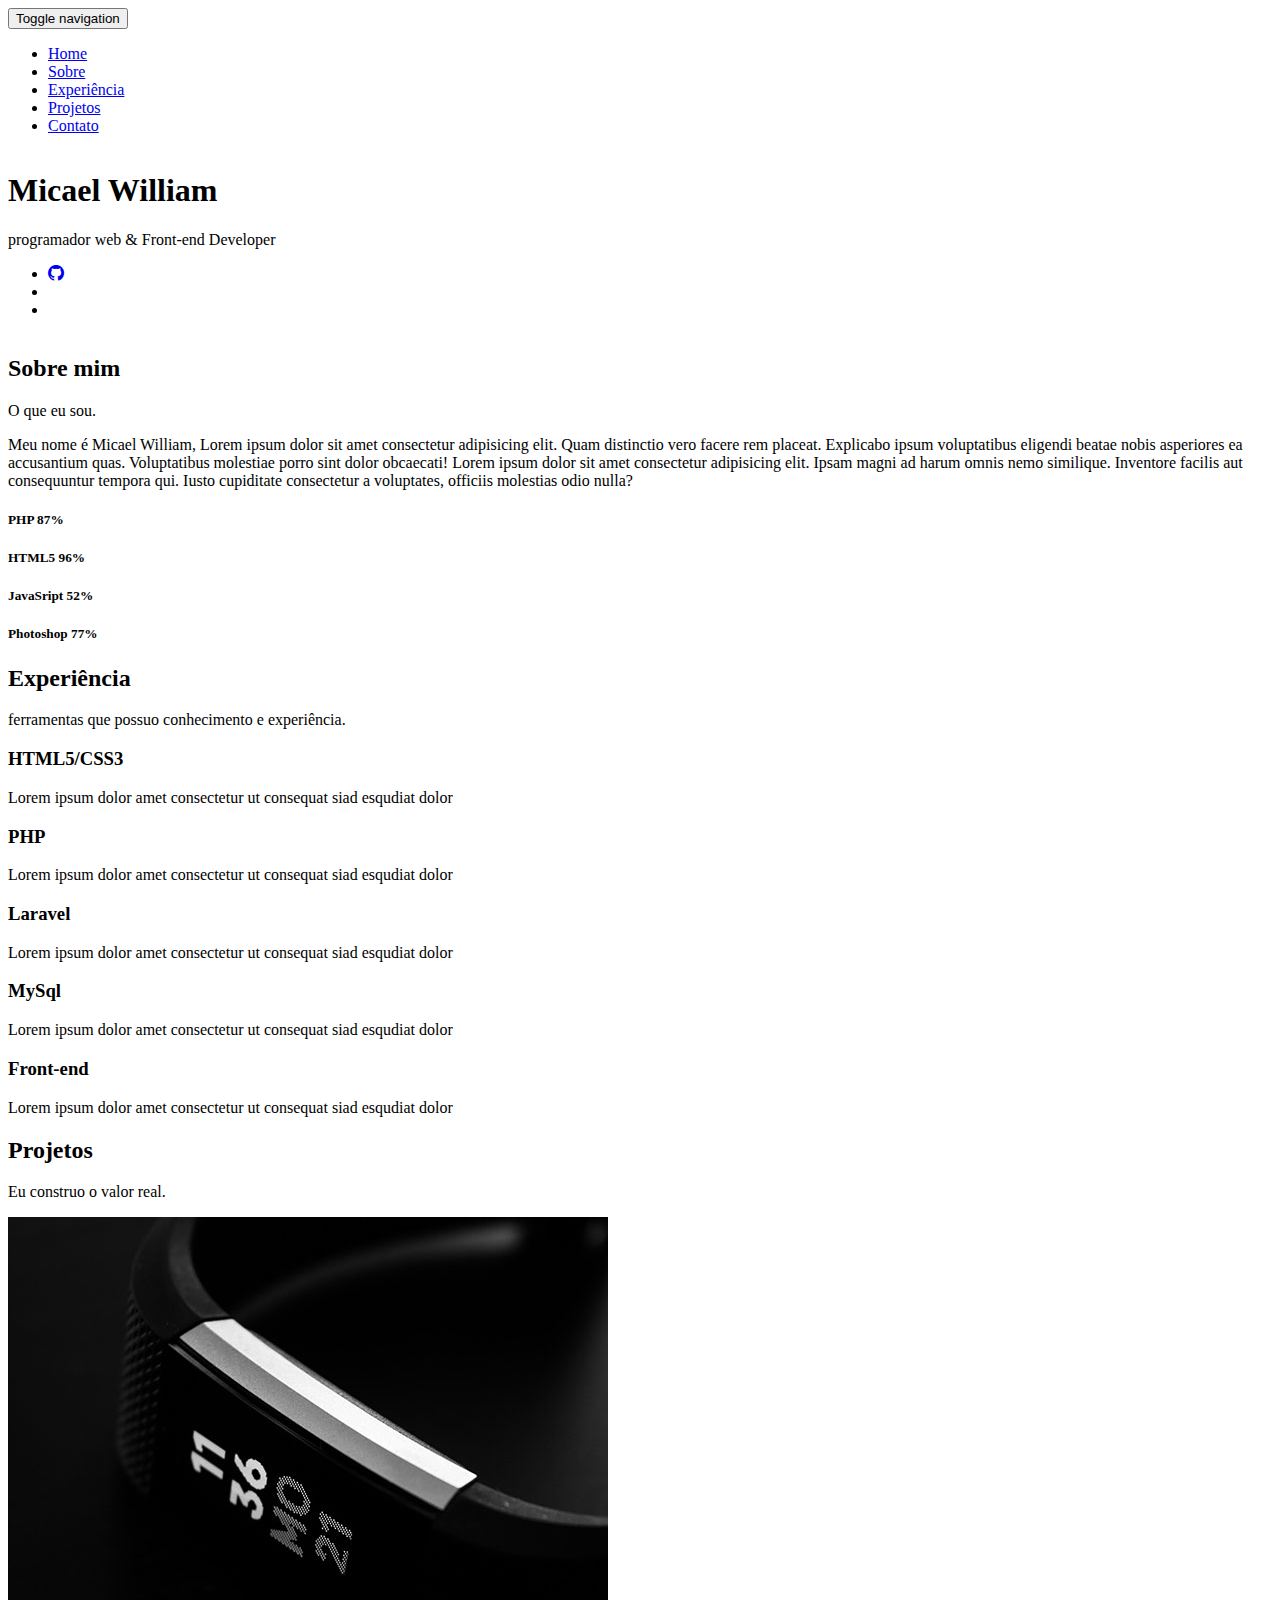
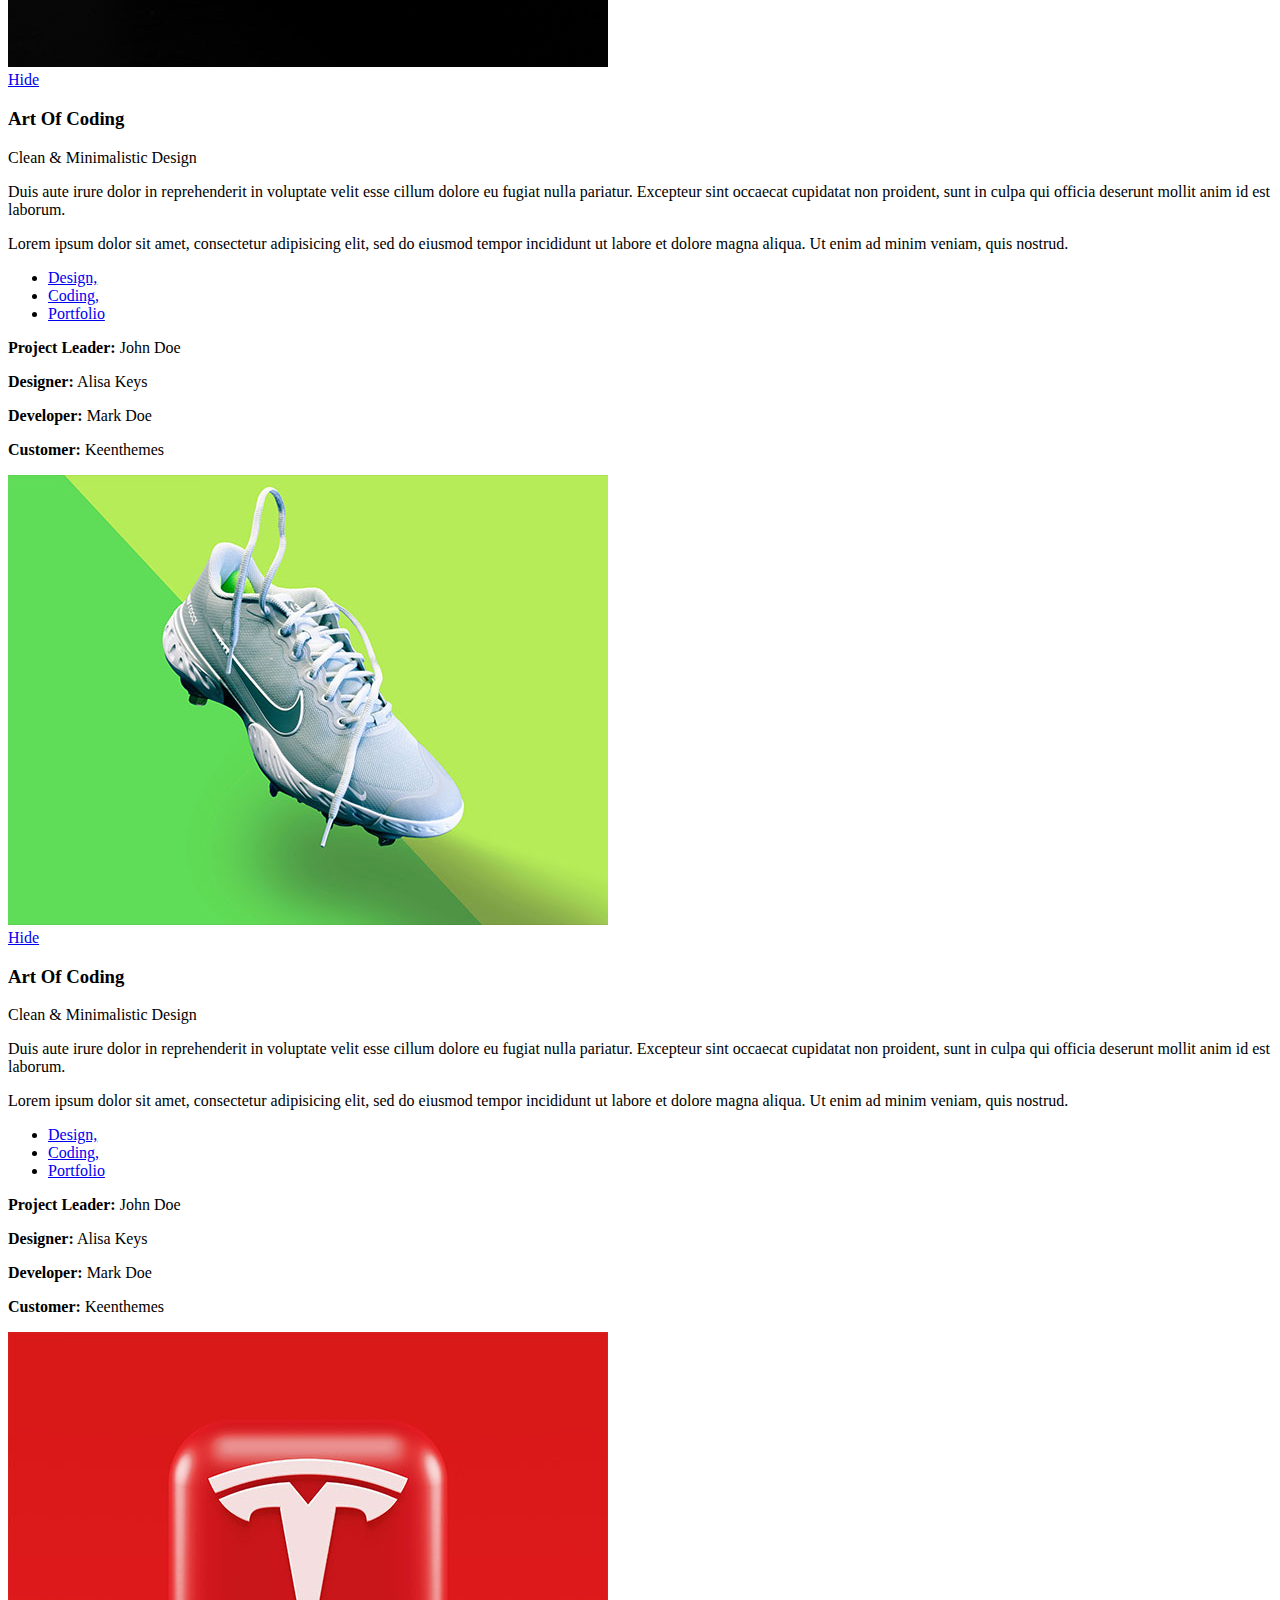
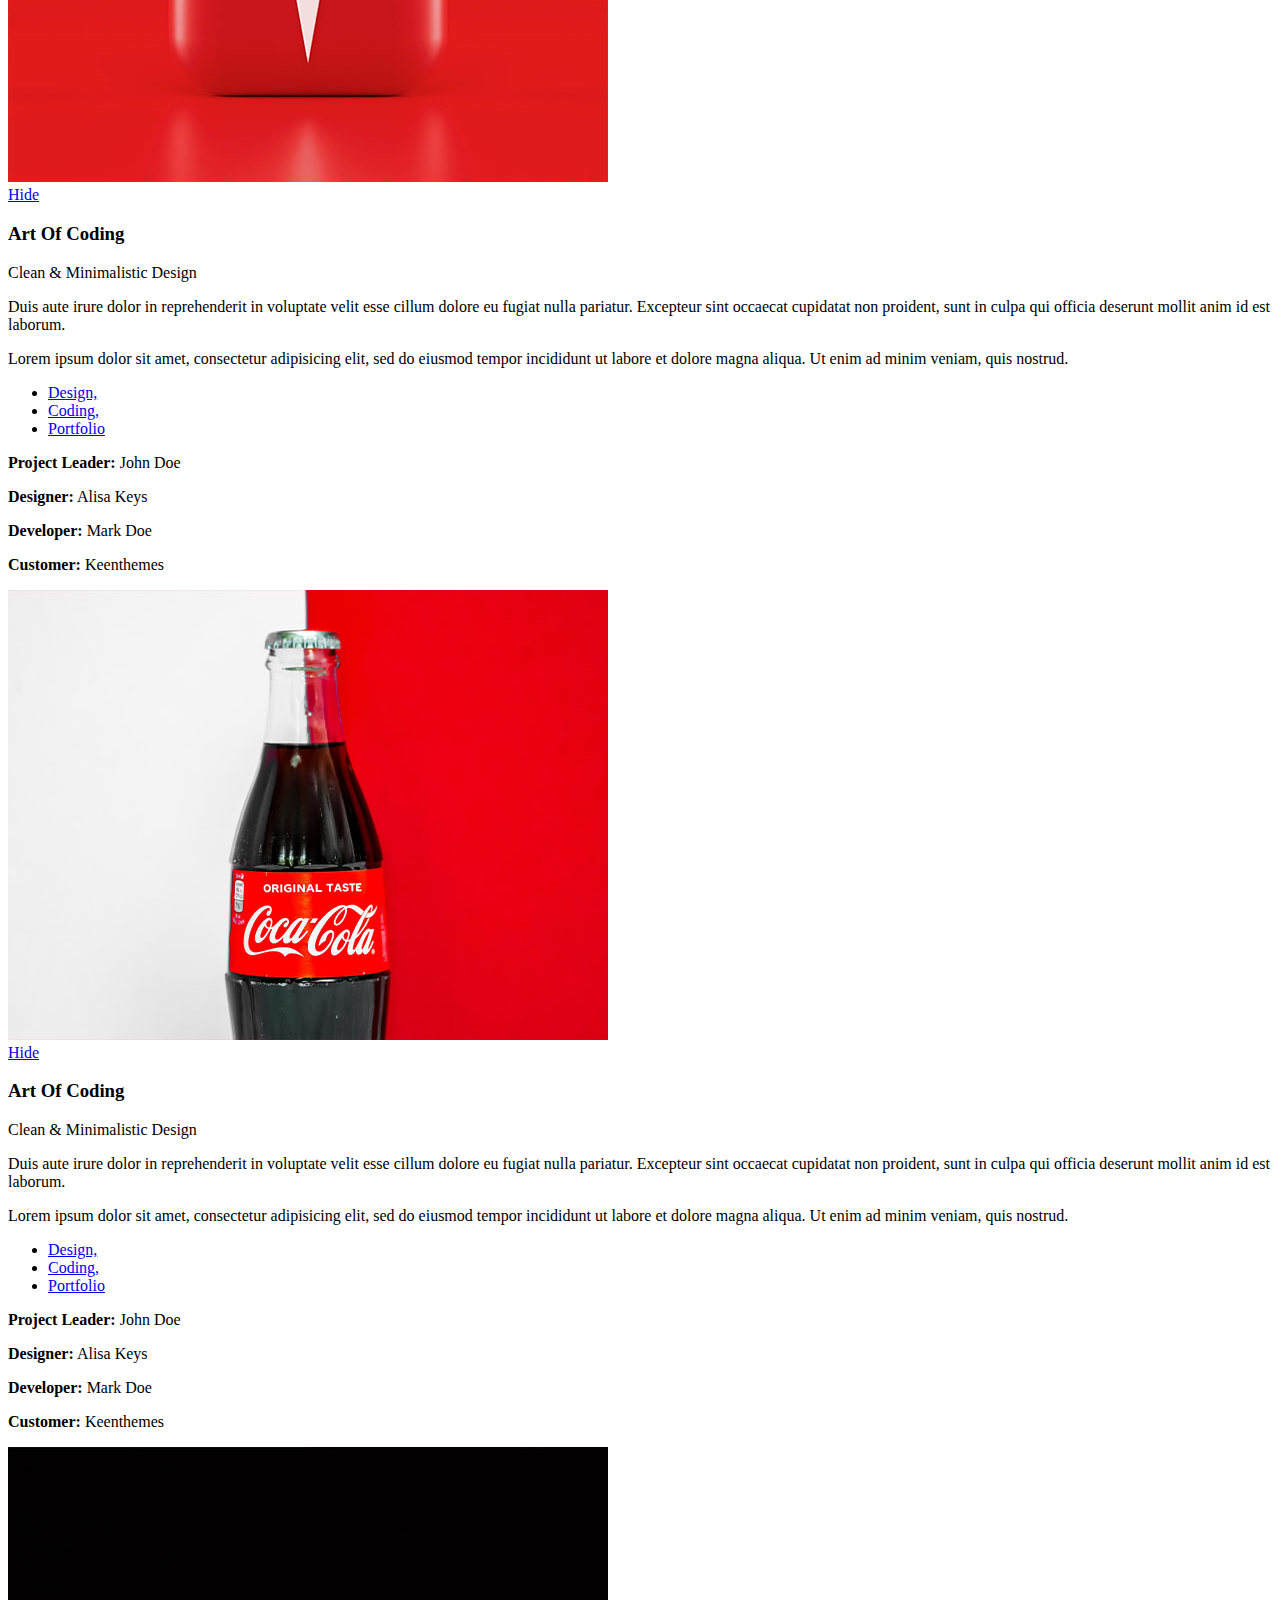
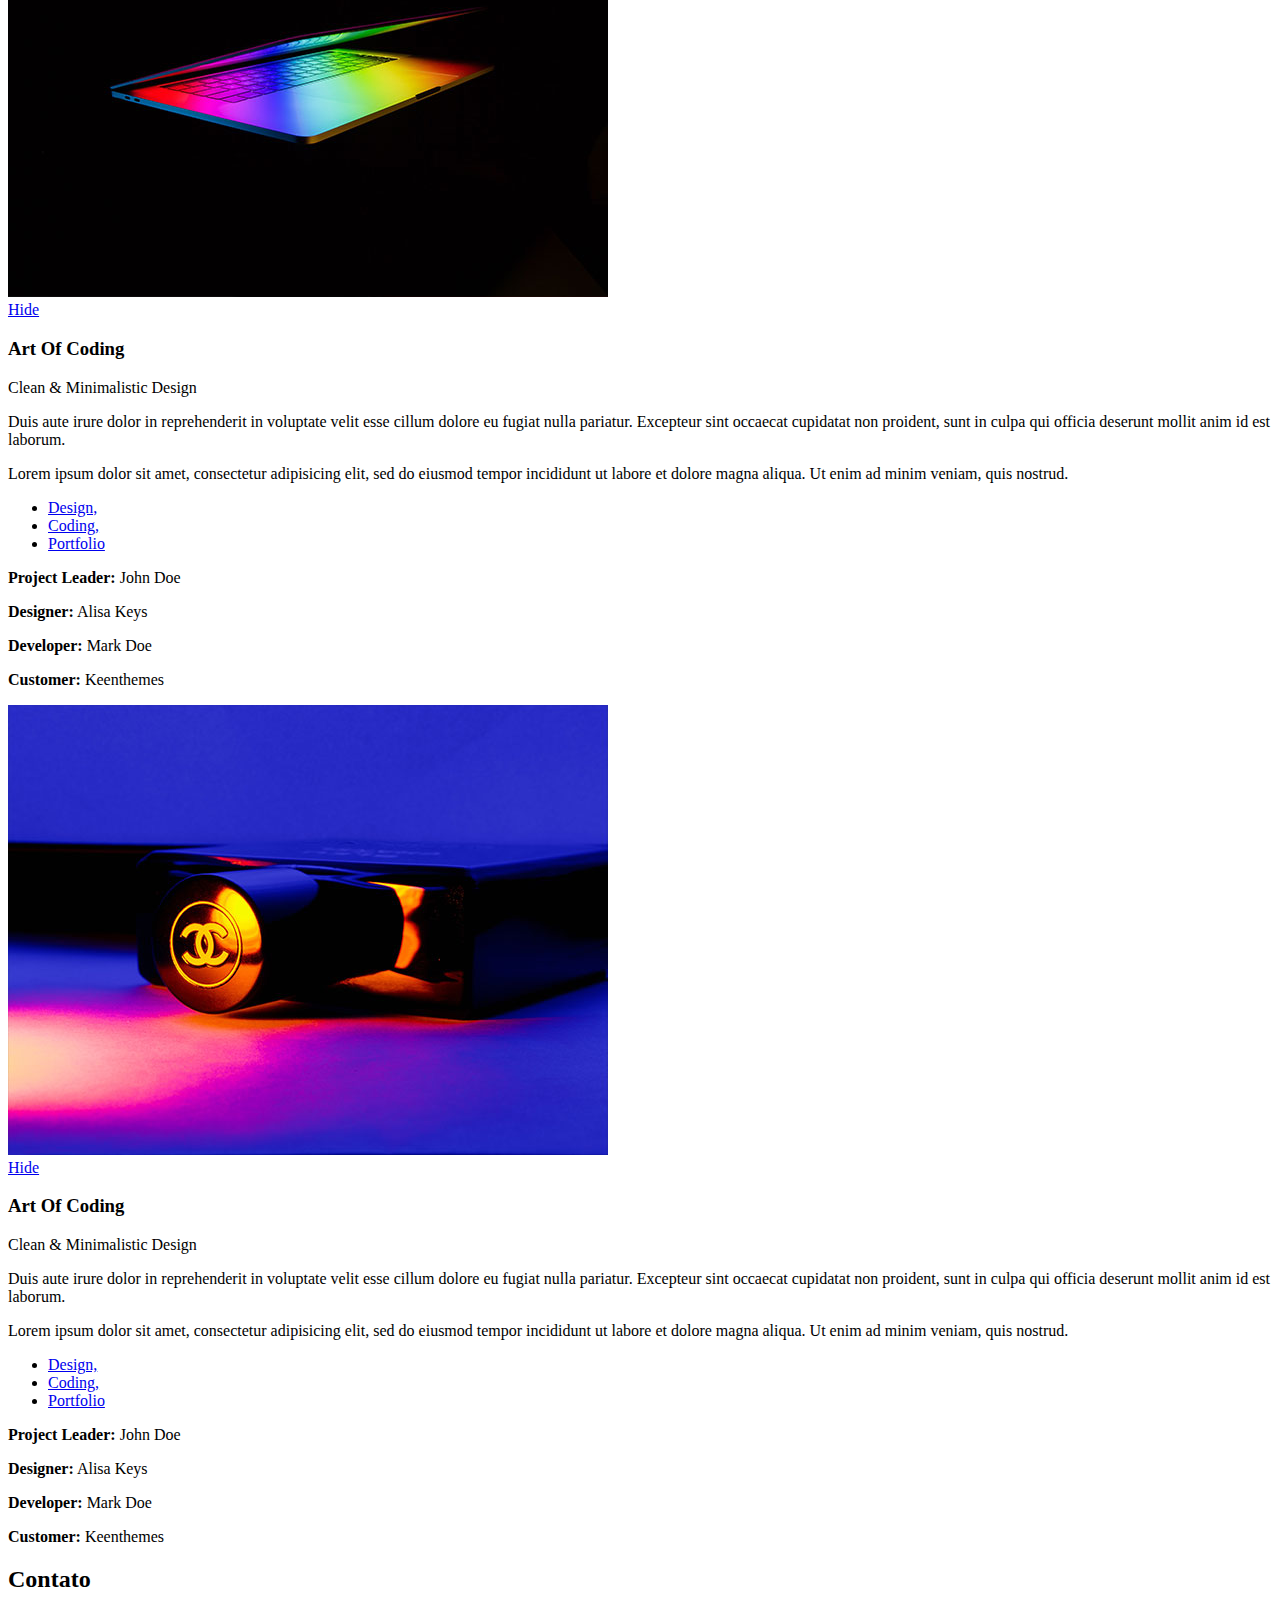
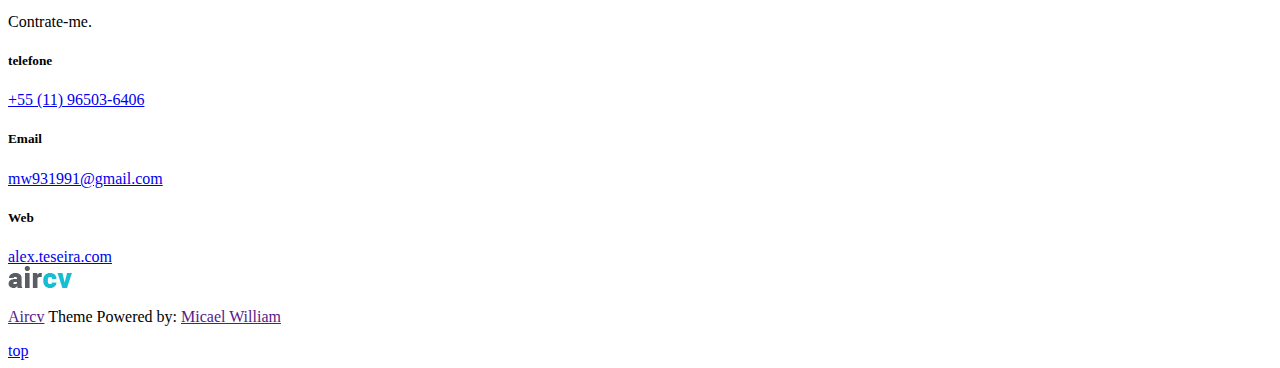
==== index.html @ 417f7c62 "feat: alteração na index para funcionamento" ====
<!DOCTYPE html>
<html lang="pt-br" class="no-js">
    <!-- BEGIN HEAD -->
    <head>
        <meta charset="utf-8"/>
        <title>Micael Wiliam</title>
        <meta http-equiv="X-UA-Compatible" content="IE=edge">
        <meta content="width=device-width, initial-scale=1" name="viewport"/>
        <meta content="" name="description"/>
        <meta content="" name="author"/>

        <!-- GLOBAL MANDATORY STYLES -->
        <link href="http://fonts.googleapis.com/css?family=Hind:300,400,500,600,700" rel="stylesheet" type="text/css">
        <link href="html/vendor/simple-line-icons/css/simple-line-icons.css" rel="stylesheet" type="text/css"/>
        <link href="html/vendor/bootstrap/css/bootstrap.min.css" rel="stylesheet" type="text/css"/>

        <!-- PAGE LEVEL PLUGIN STYLES -->
        <link href="html/css/animate.css" rel="stylesheet">

        <!-- THEME STYLES -->
        <link href="html/css/layout.min.css" rel="stylesheet" type="text/css"/>
        <link rel="stylesheet" href="https://cdn.jsdelivr.net/npm/bootstrap-icons@1.11.2/font/bootstrap-icons.min.css">

        <!-- Favicon -->
        <link rel="shortcut icon" href="favicon.ico"/>
    </head>
    <!-- END HEAD -->

    <!-- BODY -->
    <body id="body" data-spy="scroll" data-target=".header">

        <!--========== HEADER ==========-->
        <header class="header navbar-fixed-top">
            <!-- Navbar -->
            <nav class="navbar" role="navigation">
                <div class="container">
                    <!-- Brand and toggle get grouped for better mobile display -->
                    <div class="menu-container js_nav-item">
                        <button type="button" class="navbar-toggle" data-toggle="collapse" data-target=".nav-collapse">
                            <span class="sr-only">Toggle navigation</span>
                            <span class="toggle-icon"></span>
                        </button>

                       
                    </div>

                    <!-- Collect the nav links, forms, and other content for toggling -->
                    <div class="collapse navbar-collapse nav-collapse">
                        <div class="menu-container">
                            <ul class="nav navbar-nav navbar-nav-right">
                                <li class="js_nav-item nav-item"><a class="nav-item-child nav-item-hover" href="#body">Home</a></li>
                                <li class="js_nav-item nav-item"><a class="nav-item-child nav-item-hover" href="#about">Sobre</a></li>
                                <li class="js_nav-item nav-item"><a class="nav-item-child nav-item-hover" href="#experience">Experiência</a></li>
                                <li class="js_nav-item nav-item"><a class="nav-item-child nav-item-hover" href="#work">Projetos</a></li>
                                <li class="js_nav-item nav-item"><a class="nav-item-child nav-item-hover" href="#contact">Contato</a></li>
                            </ul>
                        </div>
                    </div>
                    <!-- End Navbar Collapse -->
                </div>
            </nav>
            <!-- Navbar -->
        </header>
        <!--========== END HEADER ==========-->

        <!--========== SLIDER ==========-->
        <div class="promo-block parallax-window" data-parallax="scroll" data-image-src="HTML/img/fundo-capa01.jpg">
            <div class="container" style="display: flex; justify-content: center; flex-direction: column;">
                <div class="row">
                    <div class="col-sm-6">
                        
                        <h1 class="promo-block-title">Micael  William</h1>
                        <p class="promo-block-text">programador web &amp; Front-end Developer</p>
                        <ul class="list-inline">
                            <li><a href="https://github.com/Micael-William" target="_blank" class="social-icons"><i class="bi bi-github"></i></a></li>
                            <li><a href="#" class="social-icons"><i class="icon-social-twitter"></i></a></li>
                            <li><a href="https://www.linkedin.com/in/micael-william1024/" target="_blank" class="social-icons"><i class="icon-social-linkedin"></i></a></li>
                        </ul>
                    </div>
                </div>
                <!--// end row -->
            </div>
        </div>
        <!--========== SLIDER ==========-->

        <!--========== PAGE LAYOUT ==========-->
        <!-- About -->
        <div id="about">
            <div class="container content-lg">
                <div class="row">
                    <div class="col-sm-3 sm-margin-b-30">
                        <div class="text-right sm-text-left">
                            <h2 class="margin-b-0">Sobre mim</h2>
                            <p>O que eu sou.</p>
                        </div>
                    </div>
                    <div class="col-sm-8 col-sm-offset-1">
                        <div class="margin-b-60">
                            <p>Meu nome é Micael William, Lorem ipsum dolor sit amet consectetur adipisicing elit. Quam distinctio vero facere rem placeat. Explicabo ipsum voluptatibus eligendi beatae nobis asperiores ea accusantium quas. Voluptatibus molestiae porro sint dolor obcaecati!
                                Lorem ipsum dolor sit amet consectetur adipisicing elit. Ipsam magni ad harum omnis nemo similique. Inventore facilis aut consequuntur tempora qui. Iusto cupiditate consectetur a voluptates, officiis molestias odio nulla?
                            </p>
                        </div>

                        <!-- Progress Box -->
                        <div class="progress-box">
                            <h5>PHP <span class="color-heading pull-right">87%</span></h5>
                            <div class="progress">
                                <div class="progress-bar bg-color-base" role="progressbar" data-width="87"></div>
                            </div>
                        </div>
                        <div class="progress-box">
                            <h5>HTML5 <span class="color-heading pull-right">96%</span></h5>
                            <div class="progress">
                                <div class="progress-bar bg-color-base" role="progressbar" data-width="96"></div>
                            </div>
                        </div>
                        <div class="progress-box">
                            <h5>JavaSript <span class="color-heading pull-right">52%</span></h5>
                            <div class="progress">
                                <div class="progress-bar bg-color-base" role="progressbar" data-width="52"></div>
                            </div>
                        </div>
                        <div class="progress-box">
                            <h5>Photoshop <span class="color-heading pull-right">77%</span></h5>
                            <div class="progress">
                                <div class="progress-bar bg-color-base" role="progressbar" data-width="77"></div>
                            </div>
                        </div>
                        <!-- End Progress Box -->
                    </div>
                </div>
                <!--// end row -->
            </div>
        </div>
        <!-- End About -->

        <!-- Experience -->
        <div id="experience">
            <div class="bg-color-sky-light" data-auto-height="true">
                <div class="container content-lg">
                    <div class="row">
                        <div class="col-sm-3 sm-margin-b-30">
                            <div class="text-right sm-text-left">
                                <h2 class="margin-b-0">Experiência</h2>
                                <p>ferramentas que possuo conhecimento e experiência.</p>
                            </div>
                        </div>
                        <div class="col-sm-8 col-sm-offset-1">
                            <div class="row row-space-2 margin-b-4">
                                <div class="col-md-4 md-margin-b-4">
                                    <div class="service" data-height="height">
                                        <div class="service-element">
                                            <i class="service-icon icon-chemistry"></i>
                                        </div>
                                        <div class="service-info">
                                            <h3>HTML5/CSS3</h3>
                                            <p class="margin-b-5">Lorem ipsum dolor amet consectetur ut consequat siad esqudiat dolor</p>
                                        </div>
                                        <div class="service-info">
                                            <h3>PHP</h3>
                                            <p class="margin-b-5">Lorem ipsum dolor amet consectetur ut consequat siad esqudiat dolor</p>
                                        </div>
                                        <a href="#" class="content-wrapper-link"></a>    
                                    </div>
                                </div>
                                <div class="col-md-4 md-margin-b-4">
                                    <div class="service bg-color-base wow zoomIn" data-height="height" data-wow-duration=".3" data-wow-delay=".1s">
                                        <div class="service-element">
                                            <i class="service-icon color-white icon-screen-tablet"></i>
                                        </div>
                                        <div class="service-info">
                                            <h3 class="color-white">Laravel</h3>
                                            <p class="color-white margin-b-5">Lorem ipsum dolor amet consectetur ut consequat siad esqudiat dolor</p>
                                        </div>
                                        <div class="service-info">
                                            <h3 class="color-white">MySql</h3>
                                            <p class="color-white margin-b-5">Lorem ipsum dolor amet consectetur ut consequat siad esqudiat dolor</p>
                                        </div>
                                        <a href="#" class="content-wrapper-link"></a>    
                                    </div>
                                </div>
                                <div class="col-md-4">
                                    <div class="service" data-height="height">
                                        <div class="service-element">
                                            <i class="service-icon icon-badge"></i>
                                        </div>
                                        <div class="service-info">
                                            <h3>Front-end</h3>
                                            <p class="margin-b-5">Lorem ipsum dolor amet consectetur ut consequat siad esqudiat dolor</p>
                                        </div>
                                        <a href="#" class="content-wrapper-link"></a>    
                                    </div>
                                </div>
                            </div>
                            <!--// end row -->
                        </div>
                    </div>
                    <!--// end row -->
                </div>
            </div>
        </div>
        <!-- End Experience -->

        <!-- Work -->
        <div id="work">
            <div class="container content-lg">
                <div class="row">
                    <div class="col-sm-3 sm-margin-b-30">
                        <div class="text-right sm-text-left">
                            <h2 class="margin-b-0">Projetos</h2>
                            <p>Eu construo o valor real.</p>
                        </div>
                    </div>
                    <div class="col-sm-8 col-sm-offset-1">
                        <!-- Masonry Grid -->
                        <div class="masonry-grid row row-space-2">
                            <div class="masonry-grid-sizer col-xs-6 col-sm-6 col-md-1"></div>
                            <div class="masonry-grid-item col-xs-12 col-sm-6 col-md-8 margin-b-4">
                                <!-- Work -->
                                <div class="work work-popup-trigger">
                                    <div class="work-overlay">
                                        <img class="full-width img-responsive" src="HTML/img/portfolio/1.jpg" alt="Portfolio Image">
                                    </div>
                                    <div class="work-popup-overlay">
                                        <div class="work-popup-content">
                                            <a href="javascript:void(0);" class="work-popup-close">Hide</a>
                                            <div class="margin-b-30">
                                                <h3 class="margin-b-5">Art Of Coding</h3>
                                                <span>Clean &amp; Minimalistic Design</span>
                                            </div>
                                            <div class="row">
                                                <div class="col-sm-8 work-popup-content-divider sm-margin-b-20">
                                                    <div class="margin-t-10 sm-margin-t-0">
                                                        <p>Duis aute irure dolor in reprehenderit in voluptate velit esse cillum dolore eu fugiat nulla pariatur. Excepteur sint occaecat cupidatat non proident, sunt in culpa qui officia deserunt mollit anim id est laborum.</p>
                                                        <p>Lorem ipsum dolor sit amet, consectetur adipisicing elit, sed do eiusmod tempor incididunt ut labore et dolore magna aliqua. Ut enim ad minim veniam, quis nostrud.</p>
                                                        <ul class="list-inline work-popup-tag">
                                                            <li class="work-popup-tag-item"><a class="work-popup-tag-link" href="#">Design,</a></li>
                                                            <li class="work-popup-tag-item"><a class="work-popup-tag-link" href="#">Coding,</a></li>
                                                            <li class="work-popup-tag-item"><a class="work-popup-tag-link" href="#">Portfolio</a></li>
                                                        </ul>
                                                    </div>
                                                </div>
                                                <div class="col-sm-4">
                                                    <div class="margin-t-10 sm-margin-t-0">
                                                        <p class="margin-b-5"><strong>Project Leader:</strong> John Doe</p>
                                                        <p class="margin-b-5"><strong>Designer:</strong> Alisa Keys</p>
                                                        <p class="margin-b-5"><strong>Developer:</strong> Mark Doe</p>
                                                        <p class="margin-b-5"><strong>Customer:</strong> Keenthemes</p>
                                                    </div>
                                                </div>
                                            </div>
                                        </div>
                                    </div>
                                </div>
                                <!-- End Work -->
                            </div>
                            <div class="masonry-grid-item col-xs-12 col-sm-6 col-md-4 margin-b-4">
                                <!-- Work -->
                                <div class="work work-popup-trigger">
                                    <div class="work-overlay">
                                        <img class="full-width img-responsive" src="HTML/img/portfolio/2.jpg" alt="Portfolio Image">
                                    </div>
                                    <div class="work-popup-overlay">
                                        <div class="work-popup-content">
                                            <a href="javascript:void(0);" class="work-popup-close">Hide</a>
                                            <div class="margin-b-30">
                                                <h3 class="margin-b-5">Art Of Coding</h3>
                                                <span>Clean &amp; Minimalistic Design</span>
                                            </div>
                                            <div class="row">
                                                <div class="col-sm-8 work-popup-content-divider sm-margin-b-20">
                                                    <div class="margin-t-10 sm-margin-t-0">
                                                        <p>Duis aute irure dolor in reprehenderit in voluptate velit esse cillum dolore eu fugiat nulla pariatur. Excepteur sint occaecat cupidatat non proident, sunt in culpa qui officia deserunt mollit anim id est laborum.</p>
                                                        <p>Lorem ipsum dolor sit amet, consectetur adipisicing elit, sed do eiusmod tempor incididunt ut labore et dolore magna aliqua. Ut enim ad minim veniam, quis nostrud.</p>
                                                        <ul class="list-inline work-popup-tag">
                                                            <li class="work-popup-tag-item"><a class="work-popup-tag-link" href="#">Design,</a></li>
                                                            <li class="work-popup-tag-item"><a class="work-popup-tag-link" href="#">Coding,</a></li>
                                                            <li class="work-popup-tag-item"><a class="work-popup-tag-link" href="#">Portfolio</a></li>
                                                        </ul>
                                                    </div>
                                                </div>
                                                <div class="col-sm-4">
                                                    <div class="margin-t-10 sm-margin-t-0">
                                                        <p class="margin-b-5"><strong>Project Leader:</strong> John Doe</p>
                                                        <p class="margin-b-5"><strong>Designer:</strong> Alisa Keys</p>
                                                        <p class="margin-b-5"><strong>Developer:</strong> Mark Doe</p>
                                                        <p class="margin-b-5"><strong>Customer:</strong> Keenthemes</p>
                                                    </div>
                                                </div>
                                            </div>
                                        </div>
                                    </div>
                                </div>
                                <!-- End Work -->
                            </div>
                            <div class="masonry-grid-item col-xs-12 col-sm-6 col-md-4 md-margin-b-4">
                                <!-- Work -->
                                <div class="work work-popup-trigger">
                                    <div class="work-overlay">
                                        <img class="full-width img-responsive" src="HTML/img/portfolio/3.jpg" alt="Portfolio Image">
                                    </div>
                                    <div class="work-popup-overlay">
                                        <div class="work-popup-content">
                                            <a href="javascript:void(0);" class="work-popup-close">Hide</a>
                                            <div class="margin-b-30">
                                                <h3 class="margin-b-5">Art Of Coding</h3>
                                                <span>Clean &amp; Minimalistic Design</span>
                                            </div>
                                            <div class="row">
                                                <div class="col-sm-8 work-popup-content-divider sm-margin-b-20">
                                                    <div class="margin-t-10 sm-margin-t-0">
                                                        <p>Duis aute irure dolor in reprehenderit in voluptate velit esse cillum dolore eu fugiat nulla pariatur. Excepteur sint occaecat cupidatat non proident, sunt in culpa qui officia deserunt mollit anim id est laborum.</p>
                                                        <p>Lorem ipsum dolor sit amet, consectetur adipisicing elit, sed do eiusmod tempor incididunt ut labore et dolore magna aliqua. Ut enim ad minim veniam, quis nostrud.</p>
                                                        <ul class="list-inline work-popup-tag">
                                                            <li class="work-popup-tag-item"><a class="work-popup-tag-link" href="#">Design,</a></li>
                                                            <li class="work-popup-tag-item"><a class="work-popup-tag-link" href="#">Coding,</a></li>
                                                            <li class="work-popup-tag-item"><a class="work-popup-tag-link" href="#">Portfolio</a></li>
                                                        </ul>
                                                    </div>
                                                </div>
                                                <div class="col-sm-4">
                                                    <div class="margin-t-10 sm-margin-t-0">
                                                        <p class="margin-b-5"><strong>Project Leader:</strong> John Doe</p>
                                                        <p class="margin-b-5"><strong>Designer:</strong> Alisa Keys</p>
                                                        <p class="margin-b-5"><strong>Developer:</strong> Mark Doe</p>
                                                        <p class="margin-b-5"><strong>Customer:</strong> Keenthemes</p>
                                                    </div>
                                                </div>
                                            </div>
                                        </div>
                                    </div>
                                </div>
                                <!-- End Work -->
                            </div>
                            <div class="masonry-grid-item col-xs-12 col-sm-6 col-md-4 md-margin-b-4">
                                <!-- Work -->
                                <div class="work work-popup-trigger">
                                    <div class="work-overlay">
                                        <img class="full-width img-responsive" src="HTML/img/portfolio/4.jpg" alt="Portfolio Image">
                                    </div>
                                    <div class="work-popup-overlay">
                                        <div class="work-popup-content">
                                            <a href="javascript:void(0);" class="work-popup-close">Hide</a>
                                            <div class="margin-b-30">
                                                <h3 class="margin-b-5">Art Of Coding</h3>
                                                <span>Clean &amp; Minimalistic Design</span>
                                            </div>
                                            <div class="row">
                                                <div class="col-sm-8 work-popup-content-divider sm-margin-b-20">
                                                    <div class="margin-t-10 sm-margin-t-0">
                                                        <p>Duis aute irure dolor in reprehenderit in voluptate velit esse cillum dolore eu fugiat nulla pariatur. Excepteur sint occaecat cupidatat non proident, sunt in culpa qui officia deserunt mollit anim id est laborum.</p>
                                                        <p>Lorem ipsum dolor sit amet, consectetur adipisicing elit, sed do eiusmod tempor incididunt ut labore et dolore magna aliqua. Ut enim ad minim veniam, quis nostrud.</p>
                                                        <ul class="list-inline work-popup-tag">
                                                            <li class="work-popup-tag-item"><a class="work-popup-tag-link" href="#">Design,</a></li>
                                                            <li class="work-popup-tag-item"><a class="work-popup-tag-link" href="#">Coding,</a></li>
                                                            <li class="work-popup-tag-item"><a class="work-popup-tag-link" href="#">Portfolio</a></li>
                                                        </ul>
                                                    </div>
                                                </div>
                                                <div class="col-sm-4">
                                                    <div class="margin-t-10 sm-margin-t-0">
                                                        <p class="margin-b-5"><strong>Project Leader:</strong> John Doe</p>
                                                        <p class="margin-b-5"><strong>Designer:</strong> Alisa Keys</p>
                                                        <p class="margin-b-5"><strong>Developer:</strong> Mark Doe</p>
                                                        <p class="margin-b-5"><strong>Customer:</strong> Keenthemes</p>
                                                    </div>
                                                </div>
                                            </div>
                                        </div>
                                    </div>
                                </div>
                                <!-- End Work -->
                            </div>
                            <div class="masonry-grid-item col-xs-12 col-sm-6 col-md-4">
                                <!-- Work -->
                                <div class="work work-popup-trigger">
                                    <div class="work-overlay">
                                        <img class="full-width img-responsive" src="HTML/img/portfolio/5.jpg" alt="Portfolio Image">
                                    </div>
                                    <div class="work-popup-overlay">
                                        <div class="work-popup-content">
                                            <a href="javascript:void(0);" class="work-popup-close">Hide</a>
                                            <div class="margin-b-30">
                                                <h3 class="margin-b-5">Art Of Coding</h3>
                                                <span>Clean &amp; Minimalistic Design</span>
                                            </div>
                                            <div class="row">
                                                <div class="col-sm-8 work-popup-content-divider sm-margin-b-20">
                                                    <div class="margin-t-10 sm-margin-t-0">
                                                        <p>Duis aute irure dolor in reprehenderit in voluptate velit esse cillum dolore eu fugiat nulla pariatur. Excepteur sint occaecat cupidatat non proident, sunt in culpa qui officia deserunt mollit anim id est laborum.</p>
                                                        <p>Lorem ipsum dolor sit amet, consectetur adipisicing elit, sed do eiusmod tempor incididunt ut labore et dolore magna aliqua. Ut enim ad minim veniam, quis nostrud.</p>
                                                        <ul class="list-inline work-popup-tag">
                                                            <li class="work-popup-tag-item"><a class="work-popup-tag-link" href="#">Design,</a></li>
                                                            <li class="work-popup-tag-item"><a class="work-popup-tag-link" href="#">Coding,</a></li>
                                                            <li class="work-popup-tag-item"><a class="work-popup-tag-link" href="#">Portfolio</a></li>
                                                        </ul>
                                                    </div>
                                                </div>
                                                <div class="col-sm-4">
                                                    <div class="margin-t-10 sm-margin-t-0">
                                                        <p class="margin-b-5"><strong>Project Leader:</strong> John Doe</p>
                                                        <p class="margin-b-5"><strong>Designer:</strong> Alisa Keys</p>
                                                        <p class="margin-b-5"><strong>Developer:</strong> Mark Doe</p>
                                                        <p class="margin-b-5"><strong>Customer:</strong> Keenthemes</p>
                                                    </div>
                                                </div>
                                            </div>
                                        </div>
                                    </div>
                                </div>
                                <!-- End Work -->
                            </div>
                            <div class="masonry-grid-item col-xs-12 col-sm-6 col-md-4">
                                <!-- Work -->
                                <div class="work work-popup-trigger">
                                    <div class="work-overlay">
                                        <img class="full-width img-responsive" src="HTML/img/portfolio/6.jpg" alt="Portfolio Image">
                                    </div>
                                    <div class="work-popup-overlay">
                                        <div class="work-popup-content">
                                            <a href="javascript:void(0);" class="work-popup-close">Hide</a>
                                            <div class="margin-b-30">
                                                <h3 class="margin-b-5">Art Of Coding</h3>
                                                <span>Clean &amp; Minimalistic Design</span>
                                            </div>
                                            <div class="row">
                                                <div class="col-sm-8 work-popup-content-divider sm-margin-b-20">
                                                    <div class="margin-t-10 sm-margin-t-0">
                                                        <p>Duis aute irure dolor in reprehenderit in voluptate velit esse cillum dolore eu fugiat nulla pariatur. Excepteur sint occaecat cupidatat non proident, sunt in culpa qui officia deserunt mollit anim id est laborum.</p>
                                                        <p>Lorem ipsum dolor sit amet, consectetur adipisicing elit, sed do eiusmod tempor incididunt ut labore et dolore magna aliqua. Ut enim ad minim veniam, quis nostrud.</p>
                                                        <ul class="list-inline work-popup-tag">
                                                            <li class="work-popup-tag-item"><a class="work-popup-tag-link" href="#">Design,</a></li>
                                                            <li class="work-popup-tag-item"><a class="work-popup-tag-link" href="#">Coding,</a></li>
                                                            <li class="work-popup-tag-item"><a class="work-popup-tag-link" href="#">Portfolio</a></li>
                                                        </ul>
                                                    </div>
                                                </div>
                                                <div class="col-sm-4">
                                                    <div class="margin-t-10 sm-margin-t-0">
                                                        <p class="margin-b-5"><strong>Project Leader:</strong> John Doe</p>
                                                        <p class="margin-b-5"><strong>Designer:</strong> Alisa Keys</p>
                                                        <p class="margin-b-5"><strong>Developer:</strong> Mark Doe</p>
                                                        <p class="margin-b-5"><strong>Customer:</strong> Keenthemes</p>
                                                    </div>
                                                </div>
                                            </div>
                                        </div>
                                    </div>
                                </div>
                                <!-- End Work -->
                            </div>
                        </div>
                        <!-- End Masonry Grid -->
                    </div>
                </div>
                <!--// end row -->
            </div>
        </div>
        <!-- End Work -->
            
        <!-- Contato -->
        <div id="contact">
            <div class="bg-color-sky-light">
                <div class="container content-lg">
                    <div class="row">
                        <div class="col-sm-3 sm-margin-b-30">
                            <div class="text-right sm-text-left">
                                <h2 class="margin-b-0">Contato</h2>
                                <p>Contrate-me.</p>
                            </div>
                        </div>
                        <div class="col-sm-8 col-sm-offset-1">
                            <div class="row">
                               
                                <div class="col-md-3 col-xs-6 md-margin-b-30">
                                    <h5>telefone</h5>
                                    <a href="https://api.whatsapp.com/send?phone=5511965036406" target="_blank">+55 (11) 96503-6406</a>
                                </div>
                                <div class="col-md-3 col-xs-6">
                                    <h5>Email</h5>
                                    <a href="mailto:mw931991@gmail.com">mw931991@gmail.com</a>
                                </div>
                                <div class="col-md-3 col-xs-6">
                                    <h5>Web</h5>
                                    <a href="#">alex.teseira.com</a>
                                </div>
                            </div>
                        </div>
                    </div>
                    <!--// end row -->
                </div>
            </div>
        </div>
        <!-- End Contact -->
        <!--========== END PAGE LAYOUT ==========-->

        <!--========== FOOTER ==========-->
        <footer class="footer">
            <div class="content container">
                <div class="row">
                    <div class="col-xs-6">
                        <img class="footer-logo" src="HTML/img/logo-dark.png" alt="Aircv Logo">
                    </div>
                    <div class="col-xs-6 text-right sm-text-left">
                        <p class="margin-b-0"><a class="fweight-700" href="">Aircv</a> Theme Powered by: <a class="fweight-700" href="">Micael William</a></p>
                    </div>
                </div>
                <!--// end row -->
            </div>
        </footer>
        <!--========== END FOOTER ==========-->

        <!-- Back To Top -->
        <a href="javascript:void(0);" class="js-back-to-top back-to-top">top</a>

        <!-- JAVASCRIPTS(Load javascripts at bottom, this will reduce page load time) -->
        <!-- CORE PLUGINS -->
        <script src="html/vendor/jquery.min.js" type="text/javascript"></script>
        <script src="html/vendor/jquery-migrate.min.js" type="text/javascript"></script>
        <script src="html/vendor/bootstrap/js/bootstrap.min.js" type="text/javascript"></script>

        <!-- PAGE LEVEL PLUGINS -->
        <script src="html/vendor/jquery.easing.js" type="text/javascript"></script>
        <script src="html/vendor/jquery.back-to-top.js" type="text/javascript"></script>
        <script src="html/vendor/jquery.smooth-scroll.js" type="text/javascript"></script>
        <script src="html/vendor/jquery.wow.min.js" type="text/javascript"></script>
        <script src="html/vendor/jquery.parallax.min.js" type="text/javascript"></script>
        <script src="html/vendor/jquery.appear.js" type="text/javascript"></script>
        <script src="html/vendor/masonry/jquery.masonry.pkgd.min.js" type="text/javascript"></script>
        <script src="html/vendor/masonry/imagesloaded.pkgd.min.js" type="text/javascript"></script>

        <!-- PAGE LEVEL SCRIPTS -->
        <script src="html/js/layout.min.js" type="text/javascript"></script>
        <script src="html/js/components/progress-bar.min.js" type="text/javascript"></script>
        <script src="html/js/components/masonry.min.js" type="text/javascript"></script>
        <script src="html/js/components/wow.min.js" type="text/javascript"></script>

    </body>
    <!-- END BODY -->
</html>
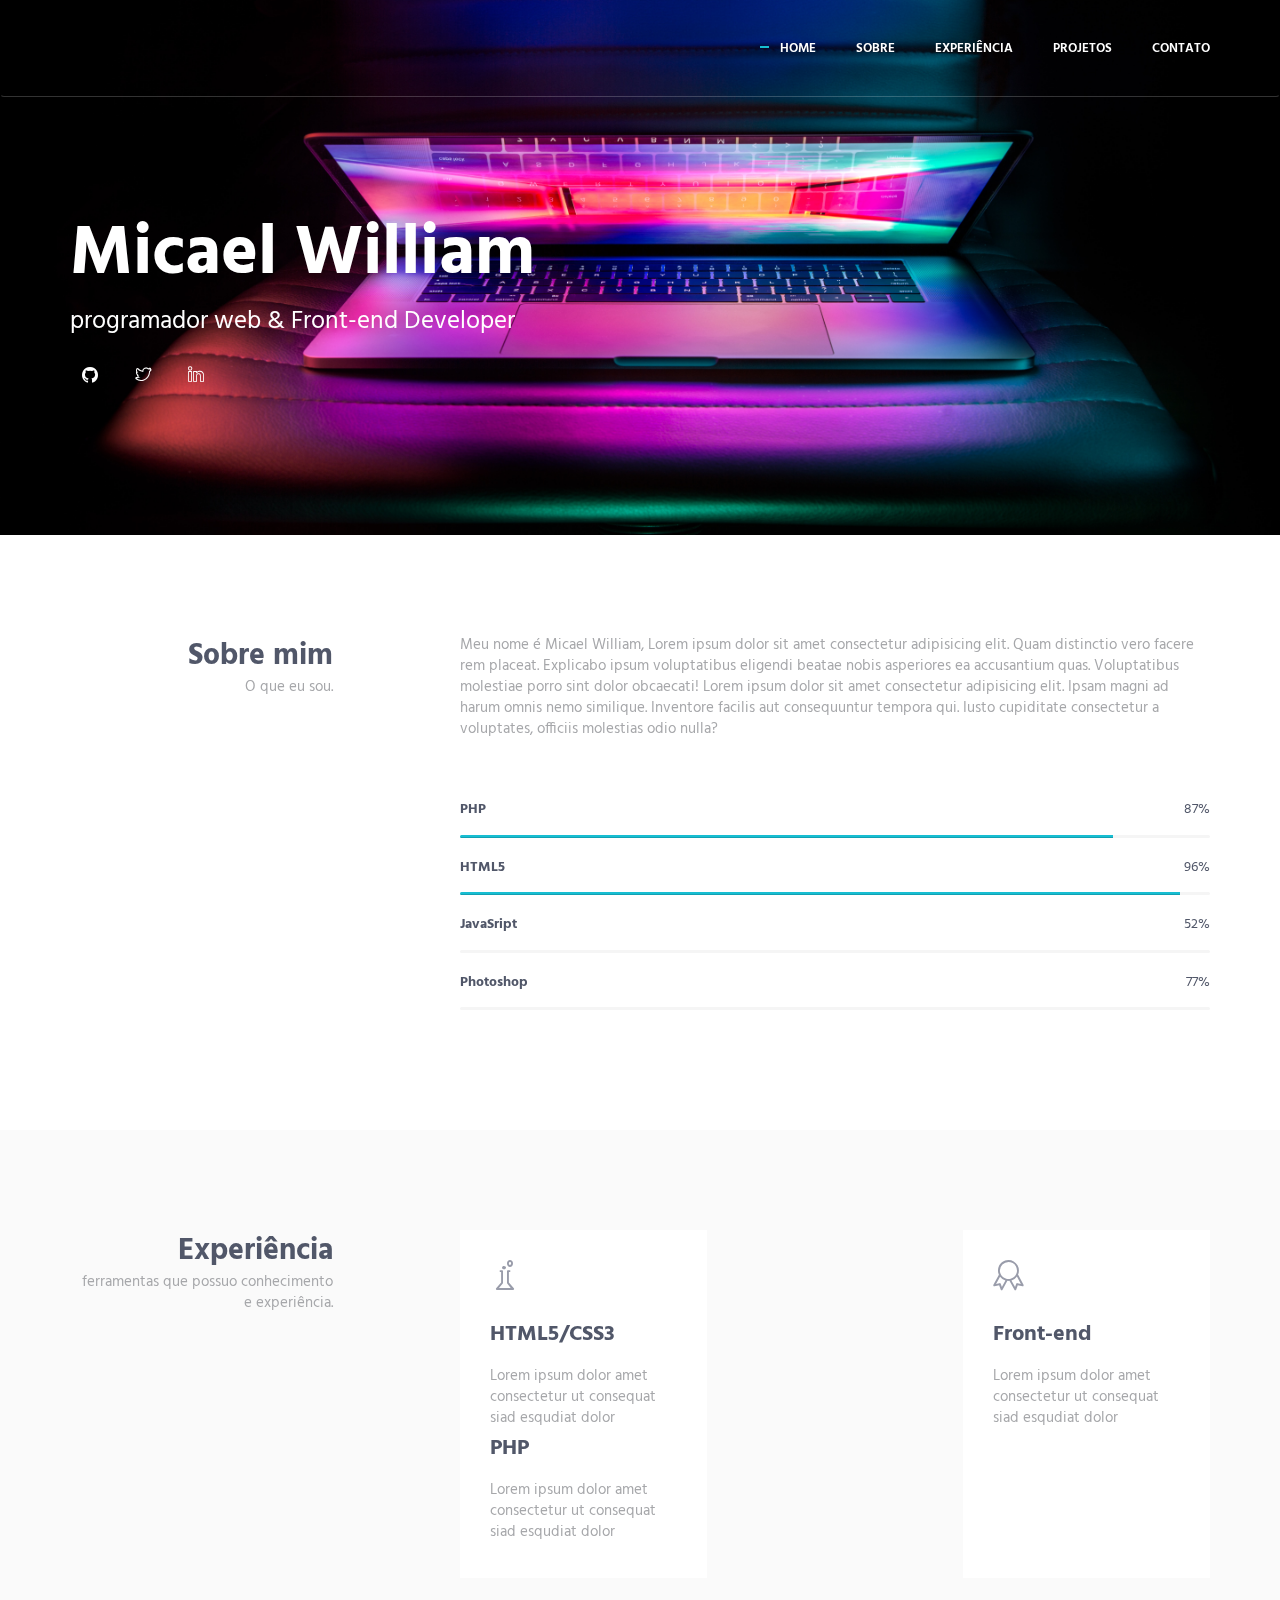
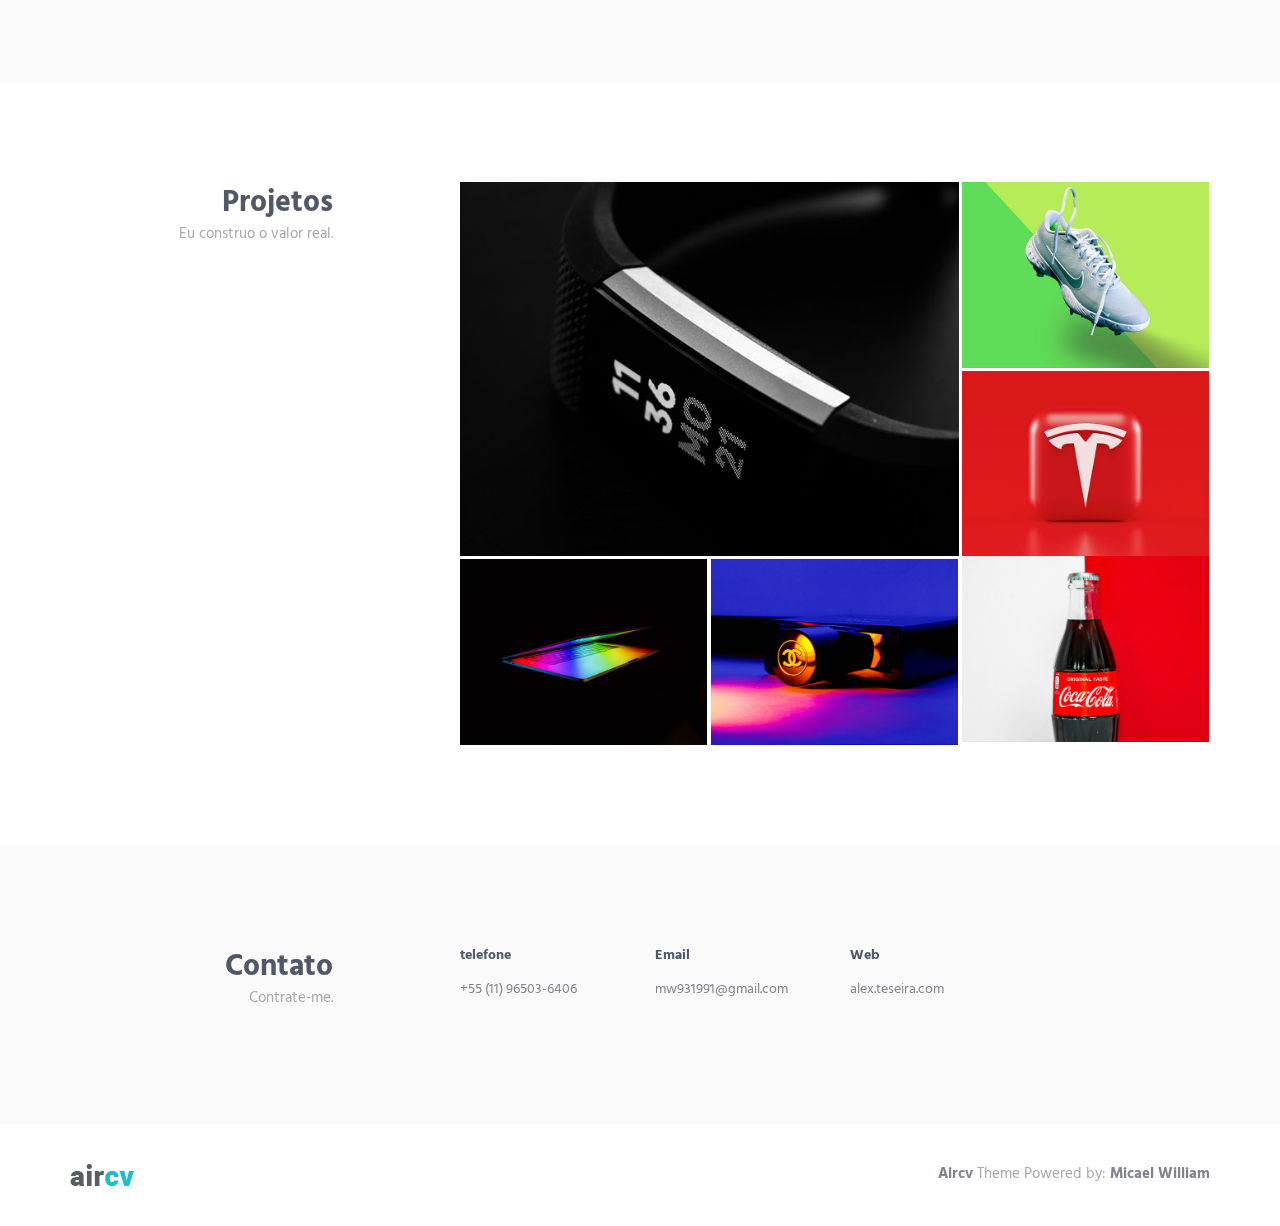
==== commit dbb5c8f3: "ajustes em arquivos" ====
--- a/index.html
+++ b/index.html
@@ -11,14 +11,14 @@
 
         <!-- GLOBAL MANDATORY STYLES -->
         <link href="http://fonts.googleapis.com/css?family=Hind:300,400,500,600,700" rel="stylesheet" type="text/css">
-        <link href="html/vendor/simple-line-icons/css/simple-line-icons.css" rel="stylesheet" type="text/css"/>
-        <link href="html/vendor/bootstrap/css/bootstrap.min.css" rel="stylesheet" type="text/css"/>
+        <link href="vendor/simple-line-icons/css/simple-line-icons.css" rel="stylesheet" type="text/css"/>
+        <link href="vendor/bootstrap/css/bootstrap.min.css" rel="stylesheet" type="text/css"/>
 
         <!-- PAGE LEVEL PLUGIN STYLES -->
-        <link href="html/css/animate.css" rel="stylesheet">
+        <link href="css/animate.css" rel="stylesheet">
 
         <!-- THEME STYLES -->
-        <link href="html/css/layout.min.css" rel="stylesheet" type="text/css"/>
+        <link href="css/layout.min.css" rel="stylesheet" type="text/css"/>
         <link rel="stylesheet" href="https://cdn.jsdelivr.net/npm/bootstrap-icons@1.11.2/font/bootstrap-icons.min.css">
 
         <!-- Favicon -->
@@ -64,7 +64,7 @@
         <!--========== END HEADER ==========-->
 
         <!--========== SLIDER ==========-->
-        <div class="promo-block parallax-window" data-parallax="scroll" data-image-src="HTML/img/fundo-capa01.jpg">
+        <div class="promo-block parallax-window" data-parallax="scroll" data-image-src="img/fundo-capa01.jpg">
             <div class="container" style="display: flex; justify-content: center; flex-direction: column;">
                 <div class="row">
                     <div class="col-sm-6">
@@ -219,7 +219,7 @@
                                 <!-- Work -->
                                 <div class="work work-popup-trigger">
                                     <div class="work-overlay">
-                                        <img class="full-width img-responsive" src="HTML/img/portfolio/1.jpg" alt="Portfolio Image">
+                                        <img class="full-width img-responsive" src="img/portfolio/1.jpg" alt="Portfolio Image">
                                     </div>
                                     <div class="work-popup-overlay">
                                         <div class="work-popup-content">
@@ -258,7 +258,7 @@
                                 <!-- Work -->
                                 <div class="work work-popup-trigger">
                                     <div class="work-overlay">
-                                        <img class="full-width img-responsive" src="HTML/img/portfolio/2.jpg" alt="Portfolio Image">
+                                        <img class="full-width img-responsive" src="img/portfolio/2.jpg" alt="Portfolio Image">
                                     </div>
                                     <div class="work-popup-overlay">
                                         <div class="work-popup-content">
@@ -297,7 +297,7 @@
                                 <!-- Work -->
                                 <div class="work work-popup-trigger">
                                     <div class="work-overlay">
-                                        <img class="full-width img-responsive" src="HTML/img/portfolio/3.jpg" alt="Portfolio Image">
+                                        <img class="full-width img-responsive" src="img/portfolio/3.jpg" alt="Portfolio Image">
                                     </div>
                                     <div class="work-popup-overlay">
                                         <div class="work-popup-content">
@@ -336,7 +336,7 @@
                                 <!-- Work -->
                                 <div class="work work-popup-trigger">
                                     <div class="work-overlay">
-                                        <img class="full-width img-responsive" src="HTML/img/portfolio/4.jpg" alt="Portfolio Image">
+                                        <img class="full-width img-responsive" src="img/portfolio/4.jpg" alt="Portfolio Image">
                                     </div>
                                     <div class="work-popup-overlay">
                                         <div class="work-popup-content">
@@ -375,7 +375,7 @@
                                 <!-- Work -->
                                 <div class="work work-popup-trigger">
                                     <div class="work-overlay">
-                                        <img class="full-width img-responsive" src="HTML/img/portfolio/5.jpg" alt="Portfolio Image">
+                                        <img class="full-width img-responsive" src="img/portfolio/5.jpg" alt="Portfolio Image">
                                     </div>
                                     <div class="work-popup-overlay">
                                         <div class="work-popup-content">
@@ -414,7 +414,7 @@
                                 <!-- Work -->
                                 <div class="work work-popup-trigger">
                                     <div class="work-overlay">
-                                        <img class="full-width img-responsive" src="HTML/img/portfolio/6.jpg" alt="Portfolio Image">
+                                        <img class="full-width img-responsive" src="img/portfolio/6.jpg" alt="Portfolio Image">
                                     </div>
                                     <div class="work-popup-overlay">
                                         <div class="work-popup-content">
@@ -491,6 +491,7 @@
                 </div>
             </div>
         </div>
+        
         <!-- End Contact -->
         <!--========== END PAGE LAYOUT ==========-->
 
@@ -515,26 +516,26 @@
 
         <!-- JAVASCRIPTS(Load javascripts at bottom, this will reduce page load time) -->
         <!-- CORE PLUGINS -->
-        <script src="html/vendor/jquery.min.js" type="text/javascript"></script>
-        <script src="html/vendor/jquery-migrate.min.js" type="text/javascript"></script>
-        <script src="html/vendor/bootstrap/js/bootstrap.min.js" type="text/javascript"></script>
+        <script src="vendor/jquery.min.js" type="text/javascript"></script>
+        <script src="vendor/jquery-migrate.min.js" type="text/javascript"></script>
+        <script src="vendor/bootstrap/js/bootstrap.min.js" type="text/javascript"></script>
 
         <!-- PAGE LEVEL PLUGINS -->
-        <script src="html/vendor/jquery.easing.js" type="text/javascript"></script>
-        <script src="html/vendor/jquery.back-to-top.js" type="text/javascript"></script>
-        <script src="html/vendor/jquery.smooth-scroll.js" type="text/javascript"></script>
-        <script src="html/vendor/jquery.wow.min.js" type="text/javascript"></script>
-        <script src="html/vendor/jquery.parallax.min.js" type="text/javascript"></script>
-        <script src="html/vendor/jquery.appear.js" type="text/javascript"></script>
-        <script src="html/vendor/masonry/jquery.masonry.pkgd.min.js" type="text/javascript"></script>
-        <script src="html/vendor/masonry/imagesloaded.pkgd.min.js" type="text/javascript"></script>
+        <script src="vendor/jquery.easing.js" type="text/javascript"></script>
+        <script src="vendor/jquery.back-to-top.js" type="text/javascript"></script>
+        <script src="vendor/jquery.smooth-scroll.js" type="text/javascript"></script>
+        <script src="vendor/jquery.wow.min.js" type="text/javascript"></script>
+        <script src="vendor/jquery.parallax.min.js" type="text/javascript"></script>
+        <script src="vendor/jquery.appear.js" type="text/javascript"></script>
+        <script src="vendor/masonry/jquery.masonry.pkgd.min.js" type="text/javascript"></script>
+        <script src="vendor/masonry/imagesloaded.pkgd.min.js" type="text/javascript"></script>
 
         <!-- PAGE LEVEL SCRIPTS -->
-        <script src="html/js/layout.min.js" type="text/javascript"></script>
-        <script src="html/js/components/progress-bar.min.js" type="text/javascript"></script>
-        <script src="html/js/components/masonry.min.js" type="text/javascript"></script>
-        <script src="html/js/components/wow.min.js" type="text/javascript"></script>
+        <script src="js/layout.min.js" type="text/javascript"></script>
+        <script src="js/components/progress-bar.min.js" type="text/javascript"></script>
+        <script src="js/components/masonry.min.js" type="text/javascript"></script>
+        <script src="js/components/wow.min.js" type="text/javascript"></script>
 
     </body>
     <!-- END BODY -->
-</html>+</html>
--- a/vendor/simple-line-icons/css/simple-line-icons.css
+++ b/vendor/simple-line-icons/css/simple-line-icons.css
@@ -0,0 +1,766 @@
+@font-face {
+  font-family: 'simple-line-icons';
+  src: url('../fonts/Simple-Line-Icons.eot?v=2.3.2');
+  src: url('../fonts/Simple-Line-Icons.eot?v=2.3.2#iefix') format('embedded-opentype'), url('../fonts/Simple-Line-Icons.woff2?v=2.3.2') format('woff2'), url('../fonts/Simple-Line-Icons.ttf?v=2.3.2') format('truetype'), url('../fonts/Simple-Line-Icons.woff?v=2.3.2') format('woff'), url('../fonts/Simple-Line-Icons.svg?v=2.3.2#simple-line-icons') format('svg');
+  font-weight: normal;
+  font-style: normal;
+}
+/*
+ Use the following CSS code if you want to have a class per icon.
+ Instead of a list of all class selectors, you can use the generic [class*="icon-"] selector, but it's slower:
+*/
+.icon-user,
+.icon-people,
+.icon-user-female,
+.icon-user-follow,
+.icon-user-following,
+.icon-user-unfollow,
+.icon-login,
+.icon-logout,
+.icon-emotsmile,
+.icon-phone,
+.icon-call-end,
+.icon-call-in,
+.icon-call-out,
+.icon-map,
+.icon-location-pin,
+.icon-direction,
+.icon-directions,
+.icon-compass,
+.icon-layers,
+.icon-menu,
+.icon-list,
+.icon-options-vertical,
+.icon-options,
+.icon-arrow-down,
+.icon-arrow-left,
+.icon-arrow-right,
+.icon-arrow-up,
+.icon-arrow-up-circle,
+.icon-arrow-left-circle,
+.icon-arrow-right-circle,
+.icon-arrow-down-circle,
+.icon-check,
+.icon-clock,
+.icon-plus,
+.icon-minus,
+.icon-close,
+.icon-exclamation,
+.icon-organization,
+.icon-trophy,
+.icon-screen-smartphone,
+.icon-screen-desktop,
+.icon-plane,
+.icon-notebook,
+.icon-mustache,
+.icon-mouse,
+.icon-magnet,
+.icon-energy,
+.icon-disc,
+.icon-cursor,
+.icon-cursor-move,
+.icon-crop,
+.icon-chemistry,
+.icon-speedometer,
+.icon-shield,
+.icon-screen-tablet,
+.icon-magic-wand,
+.icon-hourglass,
+.icon-graduation,
+.icon-ghost,
+.icon-game-controller,
+.icon-fire,
+.icon-eyeglass,
+.icon-envelope-open,
+.icon-envelope-letter,
+.icon-bell,
+.icon-badge,
+.icon-anchor,
+.icon-wallet,
+.icon-vector,
+.icon-speech,
+.icon-puzzle,
+.icon-printer,
+.icon-present,
+.icon-playlist,
+.icon-pin,
+.icon-picture,
+.icon-handbag,
+.icon-globe-alt,
+.icon-globe,
+.icon-folder-alt,
+.icon-folder,
+.icon-film,
+.icon-feed,
+.icon-drop,
+.icon-drawer,
+.icon-docs,
+.icon-doc,
+.icon-diamond,
+.icon-cup,
+.icon-calculator,
+.icon-bubbles,
+.icon-briefcase,
+.icon-book-open,
+.icon-basket-loaded,
+.icon-basket,
+.icon-bag,
+.icon-action-undo,
+.icon-action-redo,
+.icon-wrench,
+.icon-umbrella,
+.icon-trash,
+.icon-tag,
+.icon-support,
+.icon-frame,
+.icon-size-fullscreen,
+.icon-size-actual,
+.icon-shuffle,
+.icon-share-alt,
+.icon-share,
+.icon-rocket,
+.icon-question,
+.icon-pie-chart,
+.icon-pencil,
+.icon-note,
+.icon-loop,
+.icon-home,
+.icon-grid,
+.icon-graph,
+.icon-microphone,
+.icon-music-tone-alt,
+.icon-music-tone,
+.icon-earphones-alt,
+.icon-earphones,
+.icon-equalizer,
+.icon-like,
+.icon-dislike,
+.icon-control-start,
+.icon-control-rewind,
+.icon-control-play,
+.icon-control-pause,
+.icon-control-forward,
+.icon-control-end,
+.icon-volume-1,
+.icon-volume-2,
+.icon-volume-off,
+.icon-calendar,
+.icon-bulb,
+.icon-chart,
+.icon-ban,
+.icon-bubble,
+.icon-camrecorder,
+.icon-camera,
+.icon-cloud-download,
+.icon-cloud-upload,
+.icon-envelope,
+.icon-eye,
+.icon-flag,
+.icon-heart,
+.icon-info,
+.icon-key,
+.icon-link,
+.icon-lock,
+.icon-lock-open,
+.icon-magnifier,
+.icon-magnifier-add,
+.icon-magnifier-remove,
+.icon-paper-clip,
+.icon-paper-plane,
+.icon-power,
+.icon-refresh,
+.icon-reload,
+.icon-settings,
+.icon-star,
+.icon-symbol-female,
+.icon-symbol-male,
+.icon-target,
+.icon-credit-card,
+.icon-paypal,
+.icon-social-tumblr,
+.icon-social-twitter,
+.icon-social-facebook,
+.icon-social-instagram,
+.icon-social-linkedin,
+.icon-social-pinterest,
+.icon-social-github,
+.icon-social-google,
+.icon-social-reddit,
+.icon-social-skype,
+.icon-social-dribbble,
+.icon-social-behance,
+.icon-social-foursqare,
+.icon-social-soundcloud,
+.icon-social-spotify,
+.icon-social-stumbleupon,
+.icon-social-youtube,
+.icon-social-dropbox {
+  font-family: 'simple-line-icons';
+  speak: none;
+  font-style: normal;
+  font-weight: normal;
+  font-variant: normal;
+  text-transform: none;
+  line-height: 1;
+  /* Better Font Rendering =========== */
+  -webkit-font-smoothing: antialiased;
+  -moz-osx-font-smoothing: grayscale;
+}
+.icon-user:before {
+  content: "\e005";
+}
+.icon-people:before {
+  content: "\e001";
+}
+.icon-user-female:before {
+  content: "\e000";
+}
+.icon-user-follow:before {
+  content: "\e002";
+}
+.icon-user-following:before {
+  content: "\e003";
+}
+.icon-user-unfollow:before {
+  content: "\e004";
+}
+.icon-login:before {
+  content: "\e066";
+}
+.icon-logout:before {
+  content: "\e065";
+}
+.icon-emotsmile:before {
+  content: "\e021";
+}
+.icon-phone:before {
+  content: "\e600";
+}
+.icon-call-end:before {
+  content: "\e048";
+}
+.icon-call-in:before {
+  content: "\e047";
+}
+.icon-call-out:before {
+  content: "\e046";
+}
+.icon-map:before {
+  content: "\e033";
+}
+.icon-location-pin:before {
+  content: "\e096";
+}
+.icon-direction:before {
+  content: "\e042";
+}
+.icon-directions:before {
+  content: "\e041";
+}
+.icon-compass:before {
+  content: "\e045";
+}
+.icon-layers:before {
+  content: "\e034";
+}
+.icon-menu:before {
+  content: "\e601";
+}
+.icon-list:before {
+  content: "\e067";
+}
+.icon-options-vertical:before {
+  content: "\e602";
+}
+.icon-options:before {
+  content: "\e603";
+}
+.icon-arrow-down:before {
+  content: "\e604";
+}
+.icon-arrow-left:before {
+  content: "\e605";
+}
+.icon-arrow-right:before {
+  content: "\e606";
+}
+.icon-arrow-up:before {
+  content: "\e607";
+}
+.icon-arrow-up-circle:before {
+  content: "\e078";
+}
+.icon-arrow-left-circle:before {
+  content: "\e07a";
+}
+.icon-arrow-right-circle:before {
+  content: "\e079";
+}
+.icon-arrow-down-circle:before {
+  content: "\e07b";
+}
+.icon-check:before {
+  content: "\e080";
+}
+.icon-clock:before {
+  content: "\e081";
+}
+.icon-plus:before {
+  content: "\e095";
+}
+.icon-minus:before {
+  content: "\e615";
+}
+.icon-close:before {
+  content: "\e082";
+}
+.icon-exclamation:before {
+  content: "\e617";
+}
+.icon-organization:before {
+  content: "\e616";
+}
+.icon-trophy:before {
+  content: "\e006";
+}
+.icon-screen-smartphone:before {
+  content: "\e010";
+}
+.icon-screen-desktop:before {
+  content: "\e011";
+}
+.icon-plane:before {
+  content: "\e012";
+}
+.icon-notebook:before {
+  content: "\e013";
+}
+.icon-mustache:before {
+  content: "\e014";
+}
+.icon-mouse:before {
+  content: "\e015";
+}
+.icon-magnet:before {
+  content: "\e016";
+}
+.icon-energy:before {
+  content: "\e020";
+}
+.icon-disc:before {
+  content: "\e022";
+}
+.icon-cursor:before {
+  content: "\e06e";
+}
+.icon-cursor-move:before {
+  content: "\e023";
+}
+.icon-crop:before {
+  content: "\e024";
+}
+.icon-chemistry:before {
+  content: "\e026";
+}
+.icon-speedometer:before {
+  content: "\e007";
+}
+.icon-shield:before {
+  content: "\e00e";
+}
+.icon-screen-tablet:before {
+  content: "\e00f";
+}
+.icon-magic-wand:before {
+  content: "\e017";
+}
+.icon-hourglass:before {
+  content: "\e018";
+}
+.icon-graduation:before {
+  content: "\e019";
+}
+.icon-ghost:before {
+  content: "\e01a";
+}
+.icon-game-controller:before {
+  content: "\e01b";
+}
+.icon-fire:before {
+  content: "\e01c";
+}
+.icon-eyeglass:before {
+  content: "\e01d";
+}
+.icon-envelope-open:before {
+  content: "\e01e";
+}
+.icon-envelope-letter:before {
+  content: "\e01f";
+}
+.icon-bell:before {
+  content: "\e027";
+}
+.icon-badge:before {
+  content: "\e028";
+}
+.icon-anchor:before {
+  content: "\e029";
+}
+.icon-wallet:before {
+  content: "\e02a";
+}
+.icon-vector:before {
+  content: "\e02b";
+}
+.icon-speech:before {
+  content: "\e02c";
+}
+.icon-puzzle:before {
+  content: "\e02d";
+}
+.icon-printer:before {
+  content: "\e02e";
+}
+.icon-present:before {
+  content: "\e02f";
+}
+.icon-playlist:before {
+  content: "\e030";
+}
+.icon-pin:before {
+  content: "\e031";
+}
+.icon-picture:before {
+  content: "\e032";
+}
+.icon-handbag:before {
+  content: "\e035";
+}
+.icon-globe-alt:before {
+  content: "\e036";
+}
+.icon-globe:before {
+  content: "\e037";
+}
+.icon-folder-alt:before {
+  content: "\e039";
+}
+.icon-folder:before {
+  content: "\e089";
+}
+.icon-film:before {
+  content: "\e03a";
+}
+.icon-feed:before {
+  content: "\e03b";
+}
+.icon-drop:before {
+  content: "\e03e";
+}
+.icon-drawer:before {
+  content: "\e03f";
+}
+.icon-docs:before {
+  content: "\e040";
+}
+.icon-doc:before {
+  content: "\e085";
+}
+.icon-diamond:before {
+  content: "\e043";
+}
+.icon-cup:before {
+  content: "\e044";
+}
+.icon-calculator:before {
+  content: "\e049";
+}
+.icon-bubbles:before {
+  content: "\e04a";
+}
+.icon-briefcase:before {
+  content: "\e04b";
+}
+.icon-book-open:before {
+  content: "\e04c";
+}
+.icon-basket-loaded:before {
+  content: "\e04d";
+}
+.icon-basket:before {
+  content: "\e04e";
+}
+.icon-bag:before {
+  content: "\e04f";
+}
+.icon-action-undo:before {
+  content: "\e050";
+}
+.icon-action-redo:before {
+  content: "\e051";
+}
+.icon-wrench:before {
+  content: "\e052";
+}
+.icon-umbrella:before {
+  content: "\e053";
+}
+.icon-trash:before {
+  content: "\e054";
+}
+.icon-tag:before {
+  content: "\e055";
+}
+.icon-support:before {
+  content: "\e056";
+}
+.icon-frame:before {
+  content: "\e038";
+}
+.icon-size-fullscreen:before {
+  content: "\e057";
+}
+.icon-size-actual:before {
+  content: "\e058";
+}
+.icon-shuffle:before {
+  content: "\e059";
+}
+.icon-share-alt:before {
+  content: "\e05a";
+}
+.icon-share:before {
+  content: "\e05b";
+}
+.icon-rocket:before {
+  content: "\e05c";
+}
+.icon-question:before {
+  content: "\e05d";
+}
+.icon-pie-chart:before {
+  content: "\e05e";
+}
+.icon-pencil:before {
+  content: "\e05f";
+}
+.icon-note:before {
+  content: "\e060";
+}
+.icon-loop:before {
+  content: "\e064";
+}
+.icon-home:before {
+  content: "\e069";
+}
+.icon-grid:before {
+  content: "\e06a";
+}
+.icon-graph:before {
+  content: "\e06b";
+}
+.icon-microphone:before {
+  content: "\e063";
+}
+.icon-music-tone-alt:before {
+  content: "\e061";
+}
+.icon-music-tone:before {
+  content: "\e062";
+}
+.icon-earphones-alt:before {
+  content: "\e03c";
+}
+.icon-earphones:before {
+  content: "\e03d";
+}
+.icon-equalizer:before {
+  content: "\e06c";
+}
+.icon-like:before {
+  content: "\e068";
+}
+.icon-dislike:before {
+  content: "\e06d";
+}
+.icon-control-start:before {
+  content: "\e06f";
+}
+.icon-control-rewind:before {
+  content: "\e070";
+}
+.icon-control-play:before {
+  content: "\e071";
+}
+.icon-control-pause:before {
+  content: "\e072";
+}
+.icon-control-forward:before {
+  content: "\e073";
+}
+.icon-control-end:before {
+  content: "\e074";
+}
+.icon-volume-1:before {
+  content: "\e09f";
+}
+.icon-volume-2:before {
+  content: "\e0a0";
+}
+.icon-volume-off:before {
+  content: "\e0a1";
+}
+.icon-calendar:before {
+  content: "\e075";
+}
+.icon-bulb:before {
+  content: "\e076";
+}
+.icon-chart:before {
+  content: "\e077";
+}
+.icon-ban:before {
+  content: "\e07c";
+}
+.icon-bubble:before {
+  content: "\e07d";
+}
+.icon-camrecorder:before {
+  content: "\e07e";
+}
+.icon-camera:before {
+  content: "\e07f";
+}
+.icon-cloud-download:before {
+  content: "\e083";
+}
+.icon-cloud-upload:before {
+  content: "\e084";
+}
+.icon-envelope:before {
+  content: "\e086";
+}
+.icon-eye:before {
+  content: "\e087";
+}
+.icon-flag:before {
+  content: "\e088";
+}
+.icon-heart:before {
+  content: "\e08a";
+}
+.icon-info:before {
+  content: "\e08b";
+}
+.icon-key:before {
+  content: "\e08c";
+}
+.icon-link:before {
+  content: "\e08d";
+}
+.icon-lock:before {
+  content: "\e08e";
+}
+.icon-lock-open:before {
+  content: "\e08f";
+}
+.icon-magnifier:before {
+  content: "\e090";
+}
+.icon-magnifier-add:before {
+  content: "\e091";
+}
+.icon-magnifier-remove:before {
+  content: "\e092";
+}
+.icon-paper-clip:before {
+  content: "\e093";
+}
+.icon-paper-plane:before {
+  content: "\e094";
+}
+.icon-power:before {
+  content: "\e097";
+}
+.icon-refresh:before {
+  content: "\e098";
+}
+.icon-reload:before {
+  content: "\e099";
+}
+.icon-settings:before {
+  content: "\e09a";
+}
+.icon-star:before {
+  content: "\e09b";
+}
+.icon-symbol-female:before {
+  content: "\e09c";
+}
+.icon-symbol-male:before {
+  content: "\e09d";
+}
+.icon-target:before {
+  content: "\e09e";
+}
+.icon-credit-card:before {
+  content: "\e025";
+}
+.icon-paypal:before {
+  content: "\e608";
+}
+.icon-social-tumblr:before {
+  content: "\e00a";
+}
+.icon-social-twitter:before {
+  content: "\e009";
+}
+.icon-social-facebook:before {
+  content: "\e00b";
+}
+.icon-social-instagram:before {
+  content: "\e609";
+}
+.icon-social-linkedin:before {
+  content: "\e60a";
+}
+.icon-social-pinterest:before {
+  content: "\e60b";
+}
+.icon-social-github:before {
+  content: "\e60c";
+}
+.icon-social-google:before {
+  content: "\e60d";
+}
+.icon-social-reddit:before {
+  content: "\e60e";
+}
+.icon-social-skype:before {
+  content: "\e60f";
+}
+.icon-social-dribbble:before {
+  content: "\e00d";
+}
+.icon-social-behance:before {
+  content: "\e610";
+}
+.icon-social-foursqare:before {
+  content: "\e611";
+}
+.icon-social-soundcloud:before {
+  content: "\e612";
+}
+.icon-social-spotify:before {
+  content: "\e613";
+}
+.icon-social-stumbleupon:before {
+  content: "\e614";
+}
+.icon-social-youtube:before {
+  content: "\e008";
+}
+.icon-social-dropbox:before {
+  content: "\e00c";
+}
--- a/css/layout.min.css
+++ b/css/layout.min.css
@@ -0,0 +1 @@
+.link,body{position:relative;font-family:Hind,sans-serif}.btn-theme,p{line-height:1.4}.btn-theme.active.focus,.btn-theme.active:focus,.btn-theme.focus,.btn-theme:active.focus,.btn-theme:active:focus,.btn-theme:focus,:active,:focus,a,a:active,a:focus,a:hover{outline:0}.btn-theme:hover,.progress-box .progress-bar{transition-property:all;transition-timing-function:cubic-bezier(.7,1,.7,1)}.header .nav-item-child,.link,a,body,em,h1,h2,h3,h4,h5,h6,li,li a,p,span{font-family:Hind,sans-serif}.header .nav-item-hover:after,.link:after,.work .work-overlay:before{content:" "}.back-to-top,.header .nav-item-child,.link{text-transform:uppercase}.back-to-top:focus,.back-to-top:hover,.btn-theme.focus,.btn-theme:focus,.btn-theme:hover,.content-wrapper-link,.header .logo-wrap:focus,.header .logo-wrap:hover,a:active,a:focus,a:hover,h1>a:focus,h2>a:focus,h3>a:focus,h4>a:focus,h5>a:focus,h6>a:focus{text-decoration:none}.container-full-width:after,.container-sm:after{clear:both}html{overflow-x:hidden}body,html,html a{-webkit-font-smoothing:antialiased}p{font-size:15px;font-weight:400;color:#a6a7aa;margin-bottom:15px}em,li,li a{font-size:16px;font-weight:500;color:#515769}a{color:#81848f}a:active,a:focus,a:hover{color:#999caa}.link{font-size:13px;font-weight:600}.back-to-top,.form-control,span{font-weight:400}.link:after{position:absolute;top:8px;right:-15px;width:9px;height:2px;background:#17bed2}span{font-size:14px;color:#bfc1c7}h1,h2,h3,h4,h5,h6{font-weight:700;color:#515769;line-height:1.4;margin:0 0 15px}h1>a,h2>a,h3>a,h4>a,h5>a,h6>a{color:#515769}h1>a:hover,h2>a:hover,h3>a:hover,h4>a:hover,h5>a:hover,h6>a:hover{color:#999caa;text-decoration:none}h1{font-size:40px}h2{font-size:30px}h3,h4{font-size:22px}::selection{color:#fff;background:#17bed2;text-shadow:none}::-webkit-selection{color:#fff;background:#17bed2;text-shadow:none}::-moz-selection{color:#fff;background:#17bed2;text-shadow:none}.section-seperator{border-bottom:1px solid #edf0f2}.content-wrapper-link{position:absolute;top:0;left:0;right:0;bottom:0;display:block;z-index:3}.btn-icon,.btn-theme,.work{position:relative}.btn-theme,.social-icons{display:inline-block;vertical-align:middle;text-align:center}.btn-theme{background-image:none;border-style:solid;white-space:nowrap;-ms-touch-action:manipulation;touch-action:manipulation;cursor:pointer;-webkit-user-select:none;-moz-user-select:none;-ms-user-select:none;user-select:none}.btn-theme:hover{transition-duration:.3s}.btn-theme.active,.btn-theme:active{background-image:none;outline:0}.btn-theme.disabled,.btn-theme[disabled],fieldset[disabled] .btn-theme{cursor:not-allowed;box-shadow:none;opacity:.65;pointer-events:none}.btn-icon{top:1px;margin-right:10px}.btn-white-bg{color:#515769;background:#fff;border-color:transparent;border-width:0}.btn-white-bg.focus,.btn-white-bg:focus,.btn-white-bg:hover{color:#fff;background:#17bed2;border-color:transparent}.btn-white-brd{color:#fff;background:0 0;border-color:#fff;border-width:2px}.btn-white-brd.focus,.btn-white-brd:focus,.btn-white-brd:hover{color:#515769;background:#fff;border-color:#fff}.btn-default-bg{color:#515769;background:#f3f4f5;border-color:transparent;border-width:0}.btn-default-bg.focus,.btn-default-bg:focus,.btn-default-bg:hover{color:#fff;background:#17bed2;border-color:transparent}.btn-theme-sm{font-size:13px;font-weight:600;padding:15px 40px}.btn-theme-md{font-size:15px;font-weight:600;padding:20px 30px}.progress-box .progress{box-shadow:none;height:3px}.progress-box .progress-bar{transition-duration:2s}.social-icons{width:40px;height:40px;font-size:16px;color:#fff;border-radius:50%;padding:11px;transition-duration:.3s;transition-property:all;transition-timing-function:cubic-bezier(.7,1,.7,1)}.work .work-overlay:before,.work .work-popup-overlay{top:0;width:100%;height:100%;transition-property:all;transition-timing-function:cubic-bezier(.7,1,.7,1);transition-duration:.3s;left:0}.social-icons:hover{color:#515769;background:#fff;transition-duration:.3s;transition-property:all;transition-timing-function:cubic-bezier(.7,1,.7,1)}.promo-block{padding:220px 0 130px}.promo-block .promo-block-title{font-size:70px;color:#fff;line-height:1}@media (max-width:480px){.promo-block .promo-block-title{font-size:50px}}.promo-block .promo-block-text{font-size:25px;color:#fff}.promo-block .promo-block-divider{border-bottom:1px solid rgba(255,255,255,.4);padding-bottom:20px;margin-bottom:35px}.service{background:#fff;padding:30px}.service .service-element,.service .service-info{-webkit-transform:translate3d(0,0,0);-moz-transform:translate3d(0,0,0);transform:translate3d(0,0,0);transition-duration:.3s;transition-property:all;transition-timing-function:cubic-bezier(.7,1,.7,1)}.service .service-icon{display:block;font-size:30px;color:#999caa;margin-bottom:30px}.service:hover .service-element{opacity:0;-webkit-transform:translate3d(0,-100%,0);-moz-transform:translate3d(0,-100%,0);transform:translate3d(0,-100%,0);transition-duration:.3s;transition-property:all;transition-timing-function:cubic-bezier(.7,1,.7,1)}.service:hover .service-info{-webkit-transform:translate3d(0,-30%,0);-moz-transform:translate3d(0,-30%,0);transform:translate3d(0,-30%,0);transition-duration:.3s;transition-property:all;transition-timing-function:cubic-bezier(.7,1,.7,1)}.work{display:block}.work .work-overlay{position:relative;cursor:pointer}.work .work-overlay:before{position:absolute;background:0 0}.work:hover .work-overlay:before{background:rgba(0,0,0,.5);transition-duration:.3s;transition-property:all;transition-timing-function:cubic-bezier(.7,1,.7,1)}.work .work-popup-overlay{position:fixed;right:0;z-index:99999;opacity:0;visibility:hidden;-webkit-backface-visibility:hidden;backface-visibility:hidden;overflow-x:hidden;background:rgba(81,87,105,.4)}.work .work-popup-overlay-show{opacity:1;visibility:visible;-webkit-backface-visibility:visible;backface-visibility:visible;transition-duration:.3s;transition-property:all;transition-timing-function:cubic-bezier(.7,1,.7,1)}.work .work-popup-content{position:absolute;top:50%;left:0;right:0;width:730px;height:auto;display:block;background:#fff;padding:30px;margin:0 auto;-webkit-transform:translate3d(0,-50%,0);-moz-transform:translate3d(0,-50%,0);transform:translate3d(0,-50%,0)}.header .logo-img,.header .logo-img-main,.header .logo-wrap{display:inline-block}.work .work-popup-content-divider{border-right:1px solid #cdcecf}@media (max-width:768px){.work .work-popup-content{width:95%}.work .work-popup-content-divider{border-right:none;border-bottom:1px solid #cdcecf}}.work .work-popup-close{float:right;font-size:13px;font-weight:700;color:#c5c6cb;transition-duration:.3s;transition-property:all;transition-timing-function:cubic-bezier(.7,1,.7,1)}.work .work-popup-close:hover{color:#aaacb3;transition-duration:.3s;transition-property:all;transition-timing-function:cubic-bezier(.7,1,.7,1)}.work .work-popup-tag{margin:0}.work .work-popup-tag-item{padding:0 2px}.work .work-popup-tag-link{font-size:13px}.footer .footer-logo{width:64px;height:auto}.navbar-fixed-top .navbar-collapse{max-height:100%}.header .navbar{margin-bottom:0;border-bottom:1px solid rgba(255,255,255,.2);transition-duration:.3s;transition-property:all;transition-timing-function:cubic-bezier(.7,1,.7,1)}.header .navbar-toggle{width:25px;height:25px;border:none;padding:0;margin:35px 0}.header .navbar-toggle .toggle-icon{position:relative;width:21px;height:1px;display:inline-block;background:#515769;transition-duration:.3s;transition-property:all;transition-timing-function:cubic-bezier(.7,1,.7,1)}.header .navbar-toggle .toggle-icon:after,.header .navbar-toggle .toggle-icon:before{position:absolute;left:0;background:#515769;content:" "}.header .navbar-toggle .toggle-icon:before{width:10px;height:1px;bottom:10px;-webkit-transform:rotate(0);-moz-transform:rotate(0);transform:rotate(0);transition-duration:.3s;transition-property:all;transition-timing-function:cubic-bezier(.7,1,.7,1)}.header .navbar-toggle .toggle-icon:after{width:16px;height:1px;top:-5px;-webkit-transform:rotate(0);-moz-transform:rotate(0);transform:rotate(0);transition-duration:.3s;transition-property:all;transition-timing-function:cubic-bezier(.7,1,.7,1)}.header .navbar-toggle:hover .toggle-icon{background:#17bed2;transition-duration:.3s;transition-property:all;transition-timing-function:cubic-bezier(.7,1,.7,1)}.header .navbar-toggle:hover .toggle-icon:after,.header .navbar-toggle:hover .toggle-icon:before{width:21px;height:1px;background:#17bed2;transition-duration:.3s;transition-property:all;transition-timing-function:cubic-bezier(.7,1,.7,1)}.header .logo-img-active,.header .logo-img-main,.header .nav-item.active .nav-item-hover:after,.header .nav-item:hover .nav-item-hover:after{transition-duration:.4s;transition-property:all;transition-timing-function:cubic-bezier(.7,1,.7,1)}.header .navbar-toggle:hover .toggle-icon.is-clicked{background:rgba(81,87,105,0)}.header .logo{width:100px;height:100px;float:left;max-height:95px;line-height:65px}.header .logo-wrap{padding:15px 0}.header .logo-img{width:64px;height:auto;max-width:100%;max-height:100%;vertical-align:middle}.header .logo-img-active{display:none}.header .nav-item,.header .nav-item-child{display:block;position:relative}.header .navbar-nav{padding-left:0;margin-bottom:0;list-style:none}.header .nav-item:last-child .nav-item-child{padding-right:0}.header .nav-item.active .nav-item-hover:after,.header .nav-item:hover .nav-item-hover:after{opacity:1}.header .nav-item-child{font-size:13px;font-weight:600;color:#fff;line-height:55px;padding:20px;transition-duration:.3s;transition-property:all;transition-timing-function:cubic-bezier(.7,1,.7,1)}.header .nav-item-child:focus,.header .nav-item-child:hover{background:inherit}.header .nav-item-hover{position:relative}.header .nav-item-hover:after{position:absolute;top:45px;left:0;width:9px;height:2px;background:#17bed2;opacity:0;transition-duration:.4s;transition-property:all;transition-timing-function:cubic-bezier(.7,1,.7,1)}@media (max-width:991px){.header{background:#fff}.header .navbar-toggle{display:block}.header .navbar-collapse.collapse{display:none!important}.header .navbar-collapse.collapse.in{display:block!important}.header .nav-collapse{padding-left:0;padding-right:0}.header .navbar-nav{margin:0;float:none}.header .navbar-nav .nav-item{float:none}.header .menu-container:after,.header .menu-container:before{content:" ";display:table}.header .menu-container:after{clear:both}.header .logo .logo-img-main{display:none}.header .logo .logo-img-active{display:inline-block}.header .nav-item-child{color:#515769;line-height:1.4;padding:12px 12px 12px 15px}.header .nav-item-hover:after{position:absolute;top:19px}}@media (max-width:767px){.header .menu-container{padding-left:15px;padding-right:15px;margin-left:0;margin-right:0}.header .navbar>.container,.header .navbar>.container>.nav-collapse{padding-left:0;padding-right:0;margin-left:0;margin-right:0}.header .navbar>.container{width:auto}}@media (min-width:992px){.header .navbar-nav-right{float:right}.page-on-scroll .header .navbar{background:#fff;border-bottom-color:#f0f0f0;transition-duration:.3s;transition-property:all;transition-timing-function:cubic-bezier(.7,1,.7,1)}.page-on-scroll .header .logo-img-active,.page-on-scroll .header .logo-img-main{transition-duration:.4s;transition-property:all;transition-timing-function:cubic-bezier(.7,1,.7,1)}.page-on-scroll .header .logo-img-main{display:none}.page-on-scroll .header .logo-img-active{display:inline-block}.page-on-scroll .header .nav-item-child{color:#515769;transition-duration:.3s;transition-property:all;transition-timing-function:cubic-bezier(.7,1,.7,1)}}.back-to-top,.back-to-top:hover{color:#fff;transition-property:all;transition-timing-function:cubic-bezier(.7,1,.7,1)}.back-to-top{position:fixed;right:10px;bottom:10px;display:inline-block;z-index:9;width:40px;height:40px;font-size:11px;text-align:center;line-height:3;letter-spacing:1px;background:#515769;border-radius:3px;visibility:hidden;opacity:0;padding:5px;-webkit-transform:translate3d(0,50px,0);-moz-transform:translate3d(0,50px,0);transform:translate3d(0,50px,0);transition-duration:.3s}.container-full-width:after,.container-full-width:before,.container-sm:after,.container-sm:before{content:" ";display:table}.back-to-top:hover{transition-duration:.3s}.back-to-top.back-to-top-is-visible{visibility:visible;opacity:.6;-webkit-transform:translate3d(0,0,0);-moz-transform:translate3d(0,0,0);transform:translate3d(0,0,0);transition-duration:.3s;transition-property:all;transition-timing-function:cubic-bezier(.7,1,.7,1)}.back-to-top.back-to-top-is-visible:hover{opacity:1;transition-duration:.3s;transition-property:all;transition-timing-function:cubic-bezier(.7,1,.7,1)}.back-to-top.back-to-top-fade-out{opacity:.4}.back-to-top.back-to-top-fade-out:hover{opacity:1;transition-duration:.3s;transition-property:all;transition-timing-function:cubic-bezier(.7,1,.7,1)}.form-control{height:50px;font-size:14px;color:#a6a7aa;background:#fafafa;border:none;box-shadow:none;border-radius:0;padding-left:15px}.form-control::-moz-placeholder{color:#a6a7aa}.form-control:-ms-input-placeholder{color:#a6a7aa}.form-control::-webkit-input-placeholder{color:#a6a7aa}.form-control:focus{color:#515769;box-shadow:none}.form-control:focus::-moz-placeholder{color:#515769}.form-control:focus:-ms-input-placeholder{color:#515769}.form-control:focus::-webkit-input-placeholder{color:#515769}.color-base{color:#17bed2!important}.color-white{color:#fff!important}.color-heading{color:#515769!important}.color-subtitle{color:#a6a7aa!important}.color-link{color:#81848f!important}.color-link-hover{color:#999caa!important}.color-sky-light{color:#fafafa!important}.bg-color-base{background:#17bed2!important}.bg-color-white{background:#fff!important}.bg-color-heading{background:#515769!important}.bg-color-subtitle{background:#a6a7aa!important}.bg-color-link{background:#81848f!important}.bg-color-link-hover{background:#999caa!important}.bg-color-sky-light{background:#fafafa!important}.row-space-2{margin-right:-2px;margin-left:-2px}.container-full-width,.container-sm{margin-right:auto;margin-left:auto}.row-space-2>[class*=col-]{padding-left:2px;padding-right:2px}.container-sm{padding-right:15px;padding-left:15px}@media (min-width:768px){.container-sm{width:750px}}@media (min-width:1200px){.container-sm{width:970px}}.content{padding-top:40px;padding-bottom:40px}.content-sm{padding-top:60px;padding-bottom:60px}.content-md{padding-top:80px;padding-bottom:80px}.content-lg{padding-top:100px;padding-bottom:100px}.full-width{width:100%;height:auto}.fweight-300{font-weight:300!important}.fweight-400{font-weight:400!important}.fweight-500{font-weight:500!important}.fweight-600{font-weight:600!important}.fweight-700{font-weight:700!important}.margin-l-0{margin-left:0!important}.margin-l-5{margin-left:5px!important}.margin-l-10{margin-left:10px!important}.margin-l-20{margin-left:20px!important}.margin-r-0{margin-right:0!important}.margin-r-5{margin-right:5px!important}.margin-r-10{margin-right:10px!important}.margin-r-20{margin-right:20px!important}.margin-t-0{margin-top:0!important}.margin-t-5{margin-top:5px!important}.margin-t-10{margin-top:10px!important}.margin-t-20{margin-top:20px!important}.margin-t-30{margin-top:30px!important}.margin-t-40{margin-top:40px!important}.margin-t-50{margin-top:50px!important}.margin-t-60{margin-top:60px!important}.margin-b-0{margin-bottom:0!important}.margin-b-4{margin-bottom:4px!important}.margin-b-5{margin-bottom:5px!important}.margin-b-10{margin-bottom:10px!important}.margin-b-20{margin-bottom:20px!important}.margin-b-30{margin-bottom:30px!important}.margin-b-40{margin-bottom:40px!important}.margin-b-50{margin-bottom:50px!important}.margin-b-60{margin-bottom:60px!important}.margin-b-70{margin-bottom:70px!important}.margin-b-80{margin-bottom:80px!important}.margin-b-90{margin-bottom:90px!important}.margin-b-100{margin-bottom:100px!important}.height-100{height:100px!important}.height-200{height:200px!important}.height-300{height:300px!important}.height-400{height:400px!important}.height-500{height:500px!important}@media (max-width:992px){.md-margin-b-0{margin-bottom:0!important}.md-margin-b-4{margin-bottom:4px!important}.md-margin-b-5{margin-bottom:5px!important}.md-margin-b-10{margin-bottom:10px!important}.md-margin-b-20{margin-bottom:20px!important}.md-margin-b-30{margin-bottom:30px!important}.md-margin-b-40{margin-bottom:40px!important}.md-margin-b-50{margin-bottom:50px!important}.md-margin-b-60{margin-bottom:60px!important}.md-margin-b-70{margin-bottom:70px!important}.md-margin-b-80{margin-bottom:80px!important}.md-margin-b-90{margin-bottom:90px!important}.md-margin-b-100{margin-bottom:100px!important}.md-text-center{text-align:center}.md-text-left{text-align:left}.md-text-right{text-align:right}}@media (max-width:768px){.sm-margin-b-0{margin-bottom:0!important}.sm-margin-b-4{margin-bottom:4px!important}.sm-margin-b-5{margin-bottom:5px!important}.sm-margin-b-10{margin-bottom:10px!important}.sm-margin-b-20{margin-bottom:20px!important}.sm-margin-b-30{margin-bottom:30px!important}.sm-margin-b-40{margin-bottom:40px!important}.sm-margin-b-50{margin-bottom:50px!important}.sm-margin-b-60{margin-bottom:60px!important}.sm-margin-b-70{margin-bottom:70px!important}.sm-margin-b-80{margin-bottom:80px!important}.sm-margin-b-90{margin-bottom:90px!important}.sm-margin-b-100{margin-bottom:100px!important}.sm-text-center{text-align:center}.sm-text-left{text-align:left}.sm-text-right{text-align:right}}@media (max-width:480px){.xs-margin-b-0{margin-bottom:0!important}.xs-margin-b-4{margin-bottom:4px!important}.xs-margin-b-5{margin-bottom:5px!important}.xs-margin-b-10{margin-bottom:10px!important}.xs-margin-b-20{margin-bottom:20px!important}.xs-margin-b-30{margin-bottom:30px!important}.xs-margin-b-40{margin-bottom:40px!important}.xs-margin-b-50{margin-bottom:50px!important}.xs-margin-b-60{margin-bottom:60px!important}.xs-margin-b-70{margin-bottom:70px!important}.xs-margin-b-80{margin-bottom:80px!important}.xs-margin-b-90{margin-bottom:90px!important}.xs-margin-b-100{margin-bottom:100px!important}.xs-text-center{text-align:center}.xs-text-left{text-align:left}.xs-text-right{text-align:right}}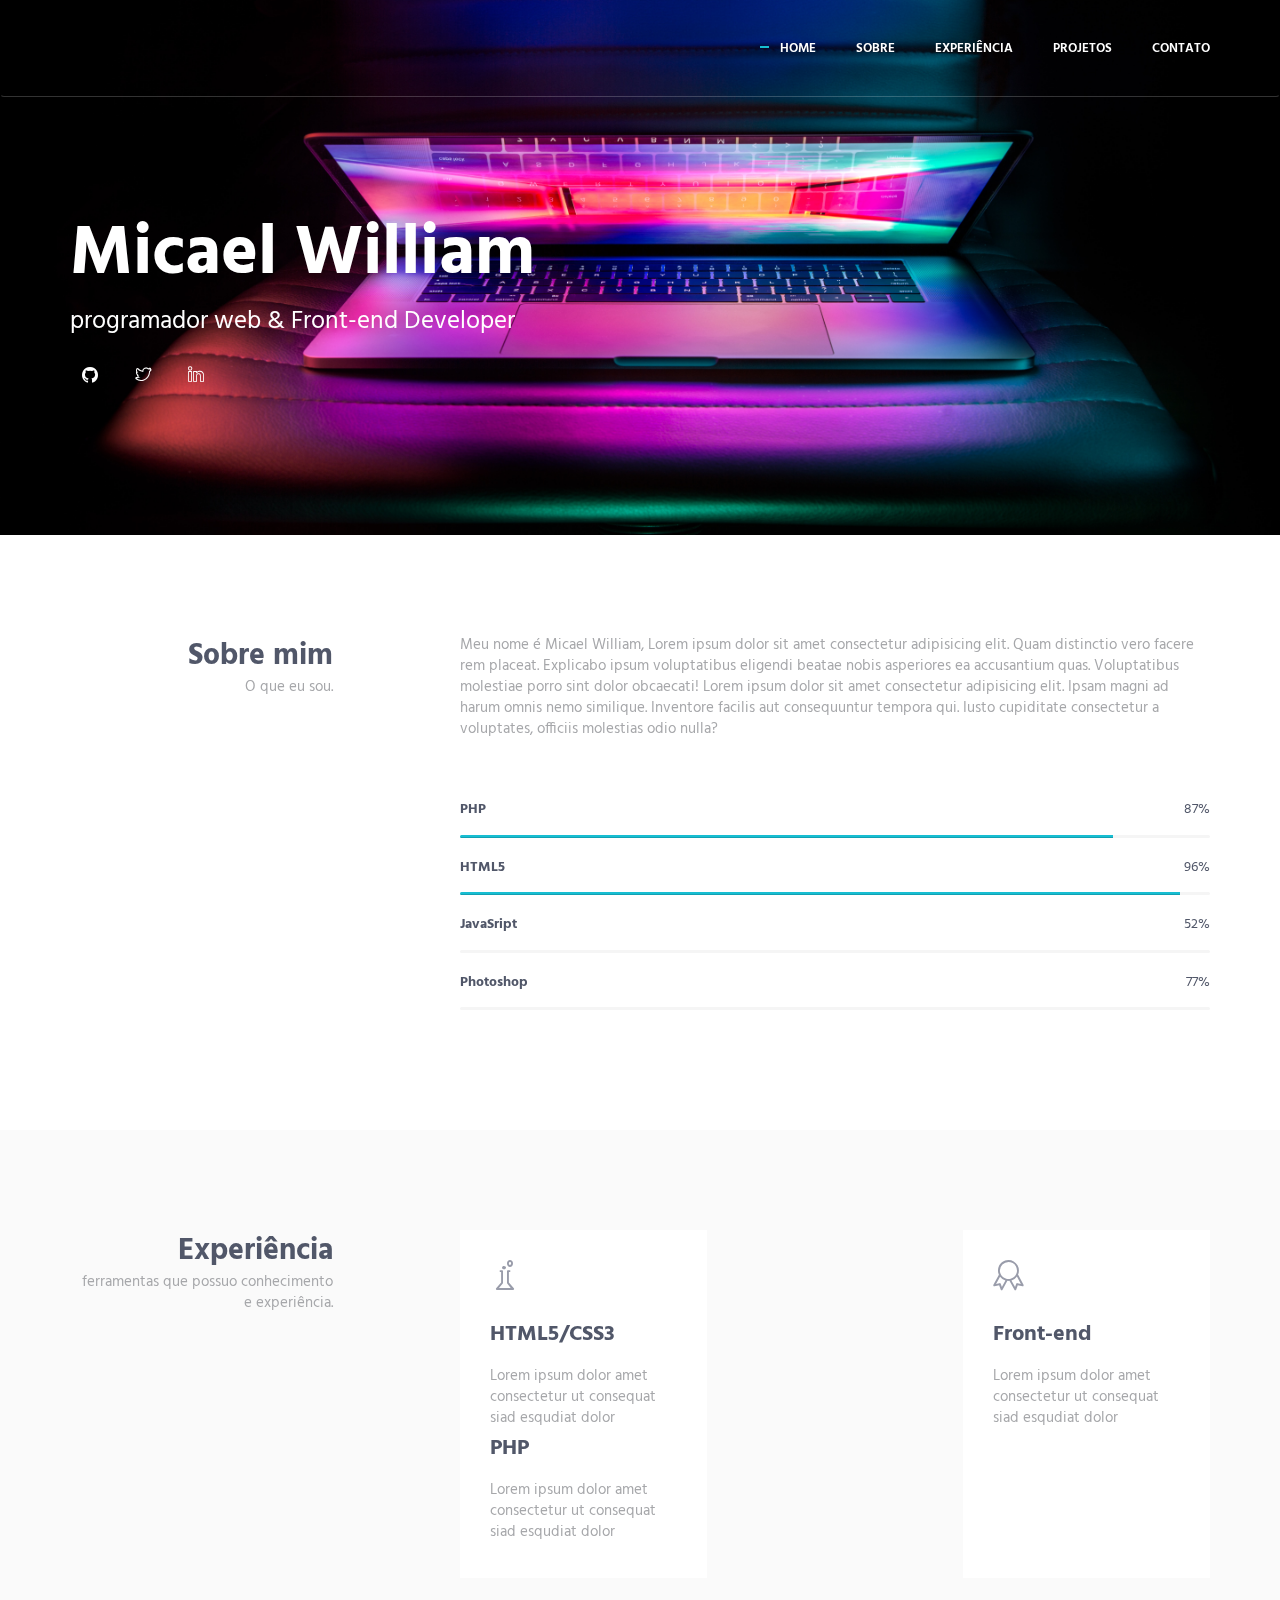
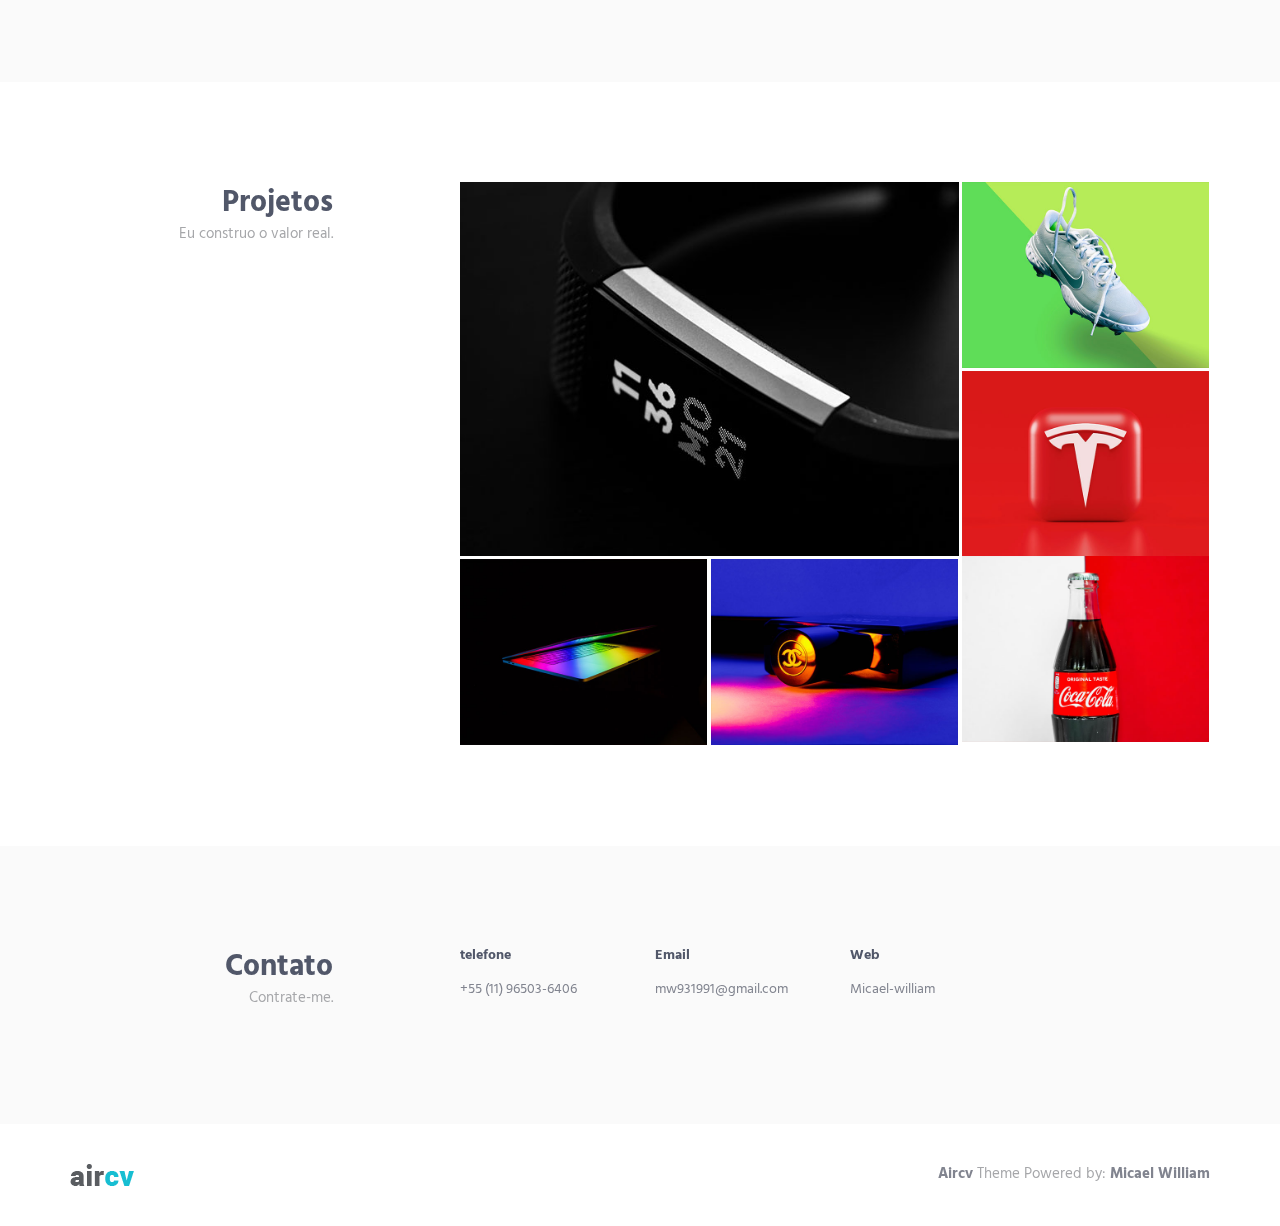
==== commit 21e20e9a: "Update index.html" ====
--- a/index.html
+++ b/index.html
@@ -482,7 +482,7 @@
                                 </div>
                                 <div class="col-md-3 col-xs-6">
                                     <h5>Web</h5>
-                                    <a href="#">alex.teseira.com</a>
+                                    <a href="https://site-portfolio-hmtq.vercel.app/">Micael-william</a>
                                 </div>
                             </div>
                         </div>
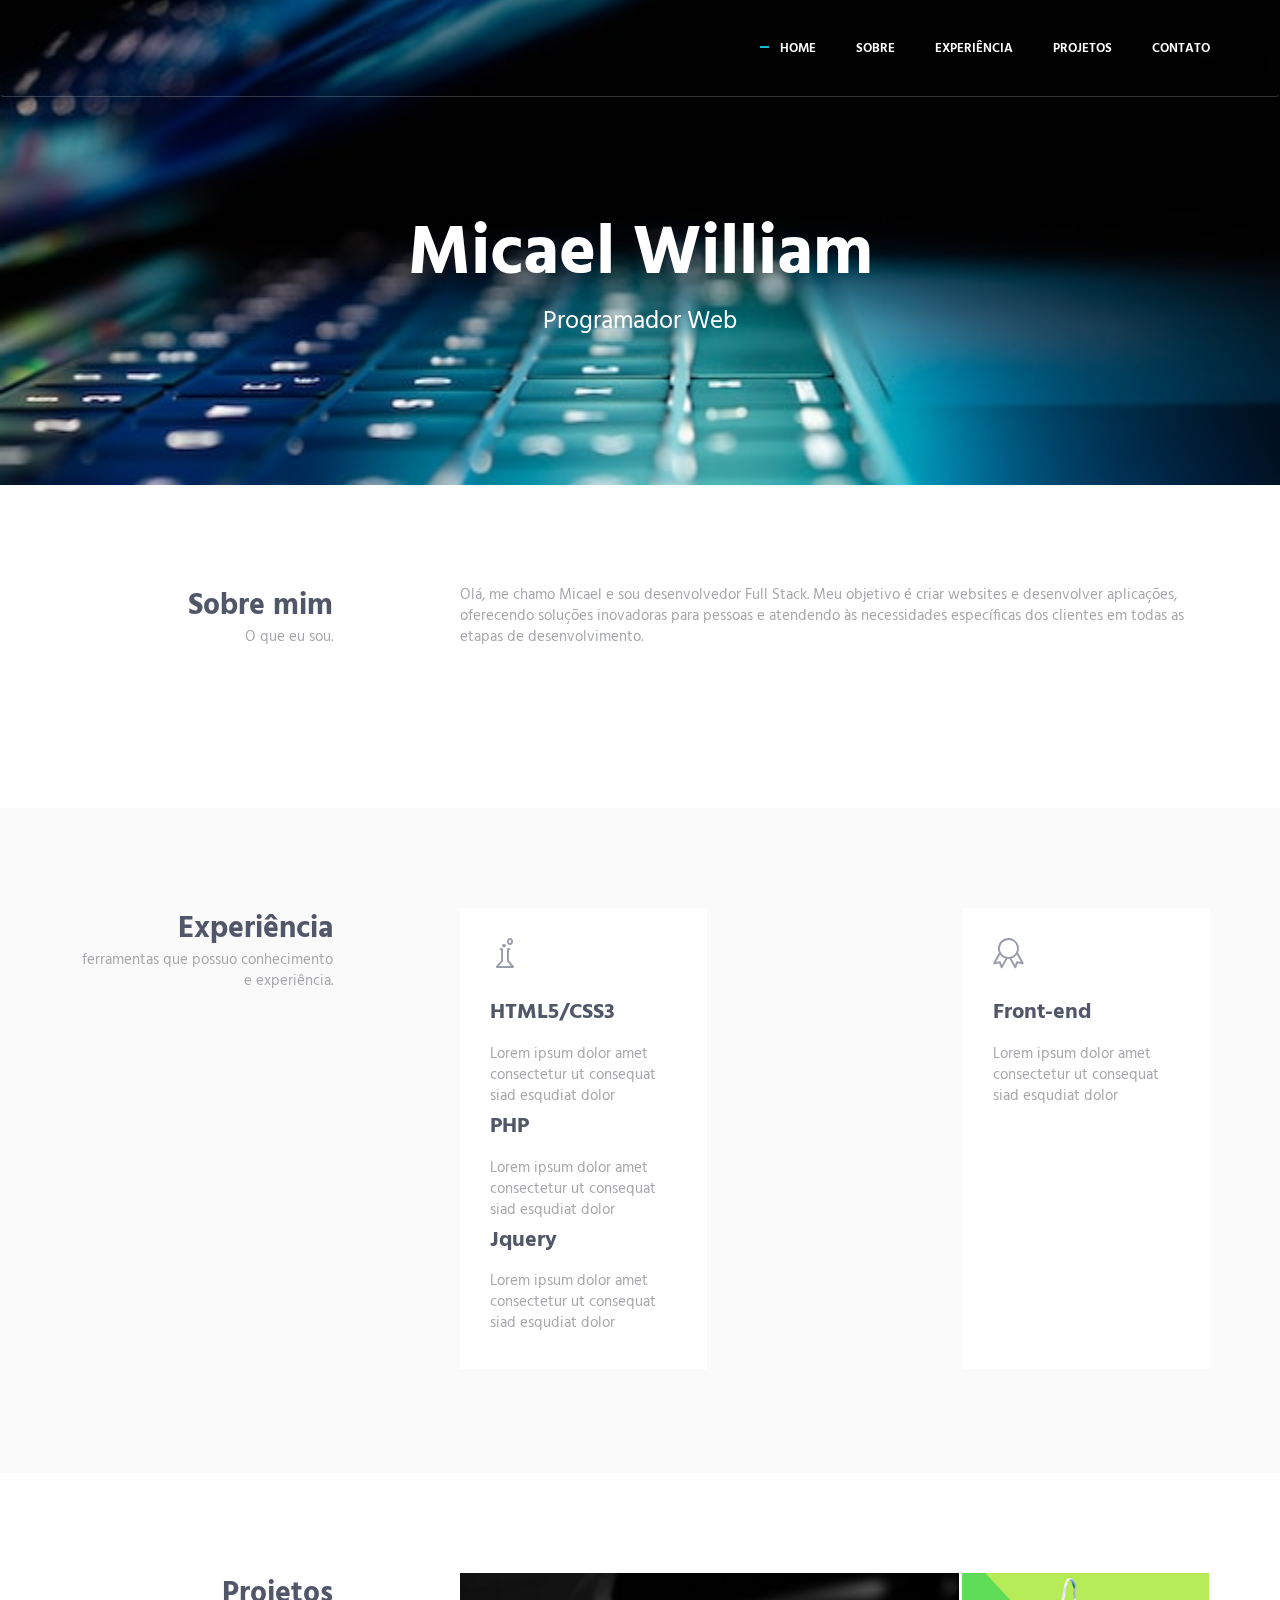
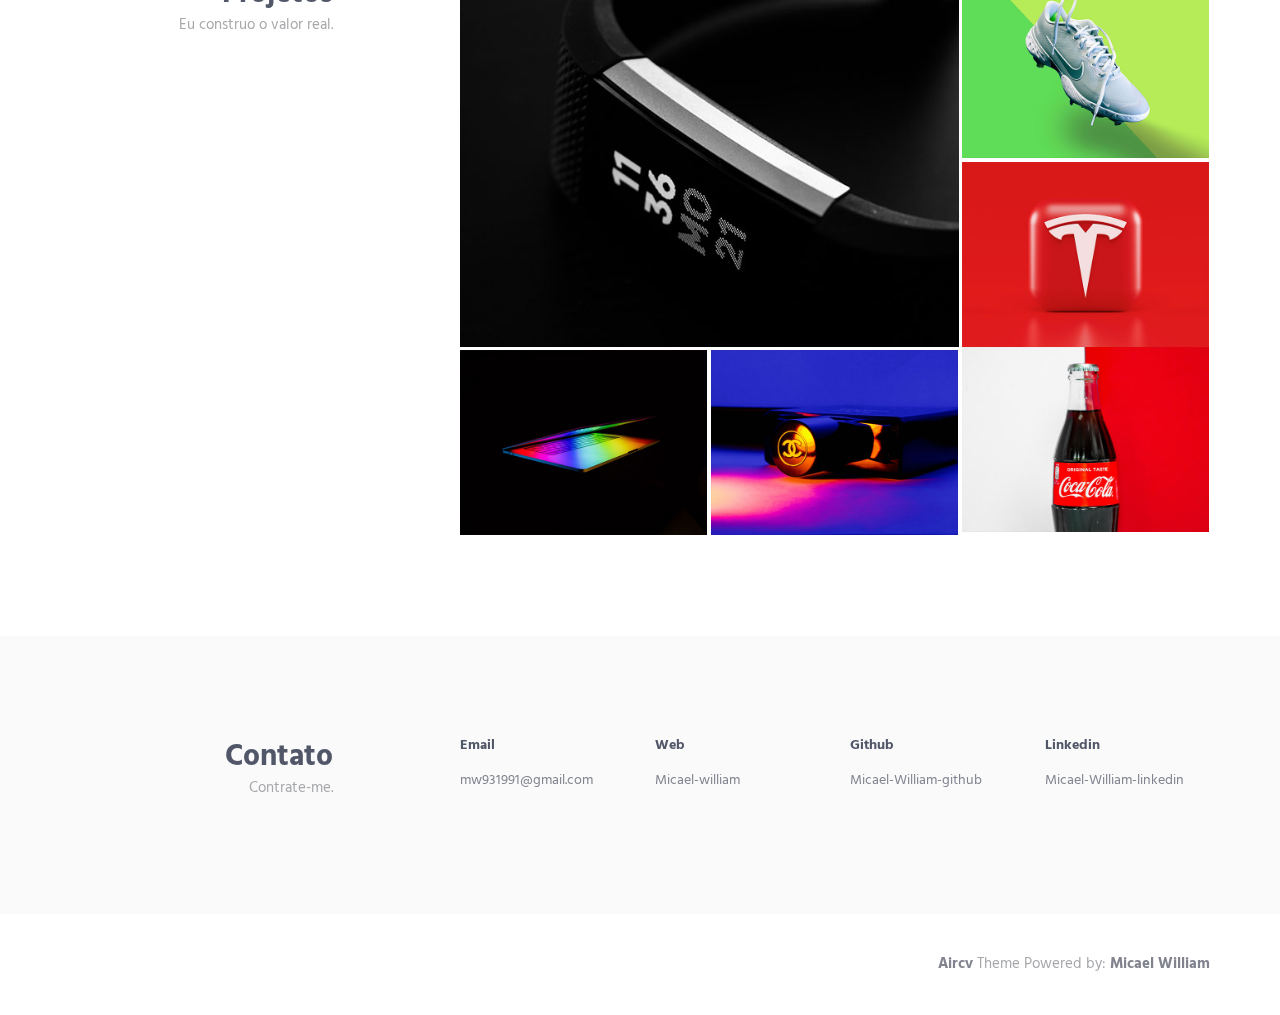
==== commit 73ee7811: "feat: ajustes" ====
--- a/index.html
+++ b/index.html
@@ -64,19 +64,19 @@
         <!--========== END HEADER ==========-->
 
         <!--========== SLIDER ==========-->
-        <div class="promo-block parallax-window" data-parallax="scroll" data-image-src="img/fundo-capa01.jpg">
-            <div class="container" style="display: flex; justify-content: center; flex-direction: column;">
-                <div class="row">
-                    <div class="col-sm-6">
-                        
-                        <h1 class="promo-block-title">Micael  William</h1>
-                        <p class="promo-block-text">programador web &amp; Front-end Developer</p>
-                        <ul class="list-inline">
-                            <li><a href="https://github.com/Micael-William" target="_blank" class="social-icons"><i class="bi bi-github"></i></a></li>
-                            <li><a href="#" class="social-icons"><i class="icon-social-twitter"></i></a></li>
-                            <li><a href="https://www.linkedin.com/in/micael-william1024/" target="_blank" class="social-icons"><i class="icon-social-linkedin"></i></a></li>
-                        </ul>
-                    </div>
+        <div class="promo-block parallax-window" data-parallax="scroll" data-image-src="img/fundo-capa02.jpg">
+            <div class="d-flex text-center">
+                
+                <h1 class="promo-block-title">Micael  William</h1>
+                <p class="promo-block-text">Programador Web</p>
+                <!-- <ul class="list-inline">
+                    <li><a href="https://github.com/Micael-William" target="_blank" class="social-icons"><i class="bi bi-github"></i></a></li>
+                    
+                    <li><a href="https://www.linkedin.com/in/micael-william1024/" target="_blank" class="social-icons"><i class="icon-social-linkedin"></i></a></li>
+                </ul> -->
+            </div>
+            <div class="text-center d-flex align-items-center">
+                <div class="row d-flex justify-content-center">
                 </div>
                 <!--// end row -->
             </div>
@@ -96,13 +96,15 @@
                     </div>
                     <div class="col-sm-8 col-sm-offset-1">
                         <div class="margin-b-60">
-                            <p>Meu nome é Micael William, Lorem ipsum dolor sit amet consectetur adipisicing elit. Quam distinctio vero facere rem placeat. Explicabo ipsum voluptatibus eligendi beatae nobis asperiores ea accusantium quas. Voluptatibus molestiae porro sint dolor obcaecati!
-                                Lorem ipsum dolor sit amet consectetur adipisicing elit. Ipsam magni ad harum omnis nemo similique. Inventore facilis aut consequuntur tempora qui. Iusto cupiditate consectetur a voluptates, officiis molestias odio nulla?
+                            <p>
+                                Olá, me chamo Micael e sou desenvolvedor Full Stack. Meu objetivo é criar websites e desenvolver aplicações, oferecendo soluções inovadoras para pessoas e atendendo às necessidades específicas dos clientes em todas as etapas de desenvolvimento.
                             </p>
+
+                            
                         </div>
 
                         <!-- Progress Box -->
-                        <div class="progress-box">
+                        <!-- <div class="progress-box">
                             <h5>PHP <span class="color-heading pull-right">87%</span></h5>
                             <div class="progress">
                                 <div class="progress-bar bg-color-base" role="progressbar" data-width="87"></div>
@@ -125,13 +127,14 @@
                             <div class="progress">
                                 <div class="progress-bar bg-color-base" role="progressbar" data-width="77"></div>
                             </div>
-                        </div>
+                        </div> -->
                         <!-- End Progress Box -->
                     </div>
                 </div>
                 <!--// end row -->
             </div>
         </div>
+        
         <!-- End About -->
 
         <!-- Experience -->
@@ -160,6 +163,10 @@
                                             <h3>PHP</h3>
                                             <p class="margin-b-5">Lorem ipsum dolor amet consectetur ut consequat siad esqudiat dolor</p>
                                         </div>
+                                        <div class="service-info">
+                                            <h3>Jquery</h3>
+                                            <p class="margin-b-5">Lorem ipsum dolor amet consectetur ut consequat siad esqudiat dolor</p>
+                                        </div>
                                         <a href="#" class="content-wrapper-link"></a>    
                                     </div>
                                 </div>
@@ -211,7 +218,7 @@
                             <p>Eu construo o valor real.</p>
                         </div>
                     </div>
-                    <div class="col-sm-8 col-sm-offset-1">
+                    <div class="col-sm-8 col-sm-offset-1" id="modal-elemento">
                         <!-- Masonry Grid -->
                         <div class="masonry-grid row row-space-2">
                             <div class="masonry-grid-sizer col-xs-6 col-sm-6 col-md-1"></div>
@@ -223,7 +230,7 @@
                                     </div>
                                     <div class="work-popup-overlay">
                                         <div class="work-popup-content">
-                                            <a href="javascript:void(0);" class="work-popup-close">Hide</a>
+                                            <a href="javascript:void(0);" class="work-popup-close">Esconder</a>
                                             <div class="margin-b-30">
                                                 <h3 class="margin-b-5">Art Of Coding</h3>
                                                 <span>Clean &amp; Minimalistic Design</span>
@@ -262,7 +269,7 @@
                                     </div>
                                     <div class="work-popup-overlay">
                                         <div class="work-popup-content">
-                                            <a href="javascript:void(0);" class="work-popup-close">Hide</a>
+                                            <a href="javascript:void(0);" class="work-popup-close">Esconder</a>
                                             <div class="margin-b-30">
                                                 <h3 class="margin-b-5">Art Of Coding</h3>
                                                 <span>Clean &amp; Minimalistic Design</span>
@@ -301,7 +308,7 @@
                                     </div>
                                     <div class="work-popup-overlay">
                                         <div class="work-popup-content">
-                                            <a href="javascript:void(0);" class="work-popup-close">Hide</a>
+                                            <a href="javascript:void(0);" class="work-popup-close">Esconder</a>
                                             <div class="margin-b-30">
                                                 <h3 class="margin-b-5">Art Of Coding</h3>
                                                 <span>Clean &amp; Minimalistic Design</span>
@@ -340,7 +347,7 @@
                                     </div>
                                     <div class="work-popup-overlay">
                                         <div class="work-popup-content">
-                                            <a href="javascript:void(0);" class="work-popup-close">Hide</a>
+                                            <a href="javascript:void(0);" class="work-popup-close">Esconder</a>
                                             <div class="margin-b-30">
                                                 <h3 class="margin-b-5">Art Of Coding</h3>
                                                 <span>Clean &amp; Minimalistic Design</span>
@@ -379,7 +386,7 @@
                                     </div>
                                     <div class="work-popup-overlay">
                                         <div class="work-popup-content">
-                                            <a href="javascript:void(0);" class="work-popup-close">Hide</a>
+                                            <a href="javascript:void(0);" class="work-popup-close">Esconder</a>
                                             <div class="margin-b-30">
                                                 <h3 class="margin-b-5">Art Of Coding</h3>
                                                 <span>Clean &amp; Minimalistic Design</span>
@@ -418,7 +425,7 @@
                                     </div>
                                     <div class="work-popup-overlay">
                                         <div class="work-popup-content">
-                                            <a href="javascript:void(0);" class="work-popup-close">Hide</a>
+                                            <a href="javascript:void(0);" class="work-popup-close">Esconder</a>
                                             <div class="margin-b-30">
                                                 <h3 class="margin-b-5">Art Of Coding</h3>
                                                 <span>Clean &amp; Minimalistic Design</span>
@@ -472,10 +479,10 @@
                         <div class="col-sm-8 col-sm-offset-1">
                             <div class="row">
                                
-                                <div class="col-md-3 col-xs-6 md-margin-b-30">
+                                <!-- <div class="col-md-3 col-xs-6 md-margin-b-30">
                                     <h5>telefone</h5>
                                     <a href="https://api.whatsapp.com/send?phone=5511965036406" target="_blank">+55 (11) 96503-6406</a>
-                                </div>
+                                </div> -->
                                 <div class="col-md-3 col-xs-6">
                                     <h5>Email</h5>
                                     <a href="mailto:mw931991@gmail.com">mw931991@gmail.com</a>
@@ -483,6 +490,16 @@
                                 <div class="col-md-3 col-xs-6">
                                     <h5>Web</h5>
                                     <a href="https://site-portfolio-hmtq.vercel.app/">Micael-william</a>
+                                </div>
+
+                                <div class="col-md-3 col-xs-6">
+                                    <h5>Github</h5>
+                                    <a href="https://github.com/Micael-William" target="_blank">Micael-William-github</a>
+                                </div>
+
+                                <div class="col-md-3 col-xs-6">
+                                    <h5>Linkedin</h5>
+                                    <a href="https://www.linkedin.com/in/micael-william1024/" target="_blank">Micael-William-linkedin</a>
                                 </div>
                             </div>
                         </div>
@@ -500,7 +517,7 @@
             <div class="content container">
                 <div class="row">
                     <div class="col-xs-6">
-                        <img class="footer-logo" src="HTML/img/logo-dark.png" alt="Aircv Logo">
+                        <!-- <img class="footer-logo" src="HTML/img/logo-dark.png" alt="Aircv Logo"> -->
                     </div>
                     <div class="col-xs-6 text-right sm-text-left">
                         <p class="margin-b-0"><a class="fweight-700" href="">Aircv</a> Theme Powered by: <a class="fweight-700" href="">Micael William</a></p>
@@ -532,6 +549,7 @@
 
         <!-- PAGE LEVEL SCRIPTS -->
         <script src="js/layout.min.js" type="text/javascript"></script>
+        <script src="js/conteudo.js" type="text/javascript"></script>
         <script src="js/components/progress-bar.min.js" type="text/javascript"></script>
         <script src="js/components/masonry.min.js" type="text/javascript"></script>
         <script src="js/components/wow.min.js" type="text/javascript"></script>
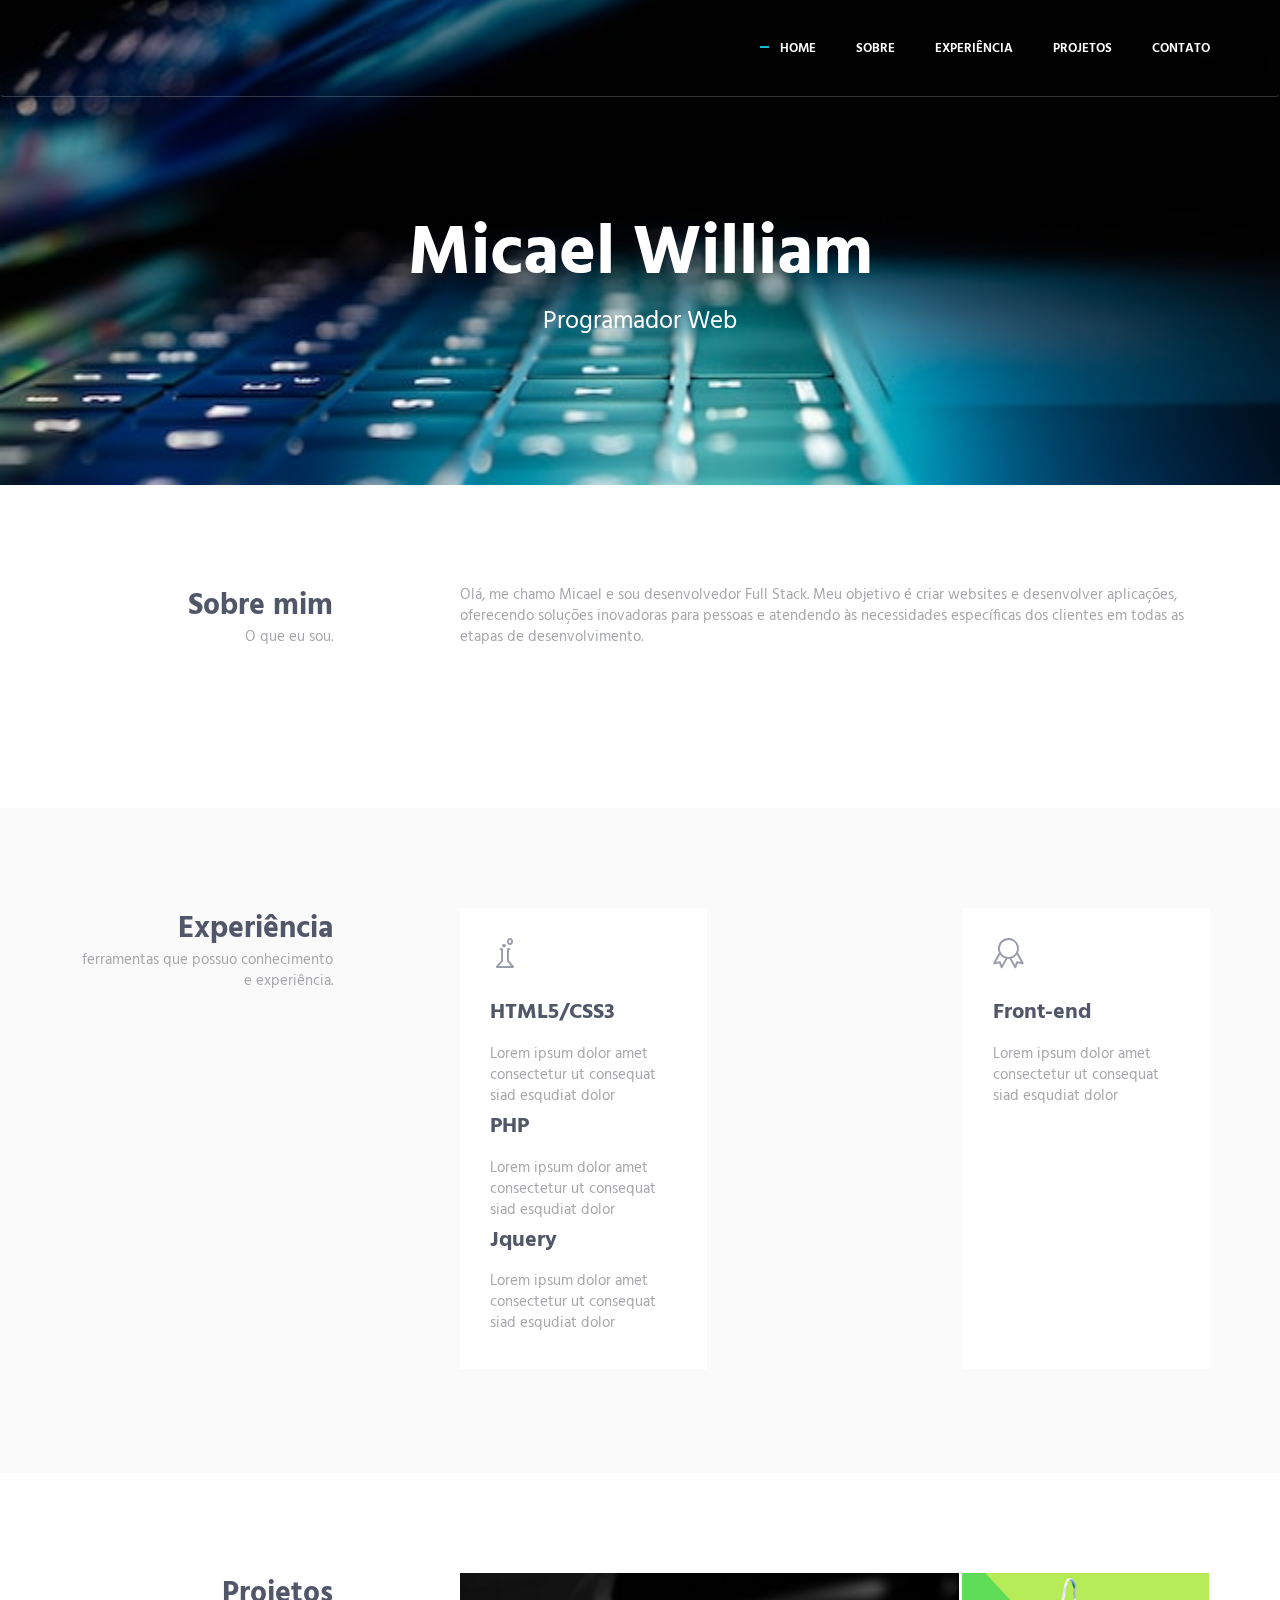
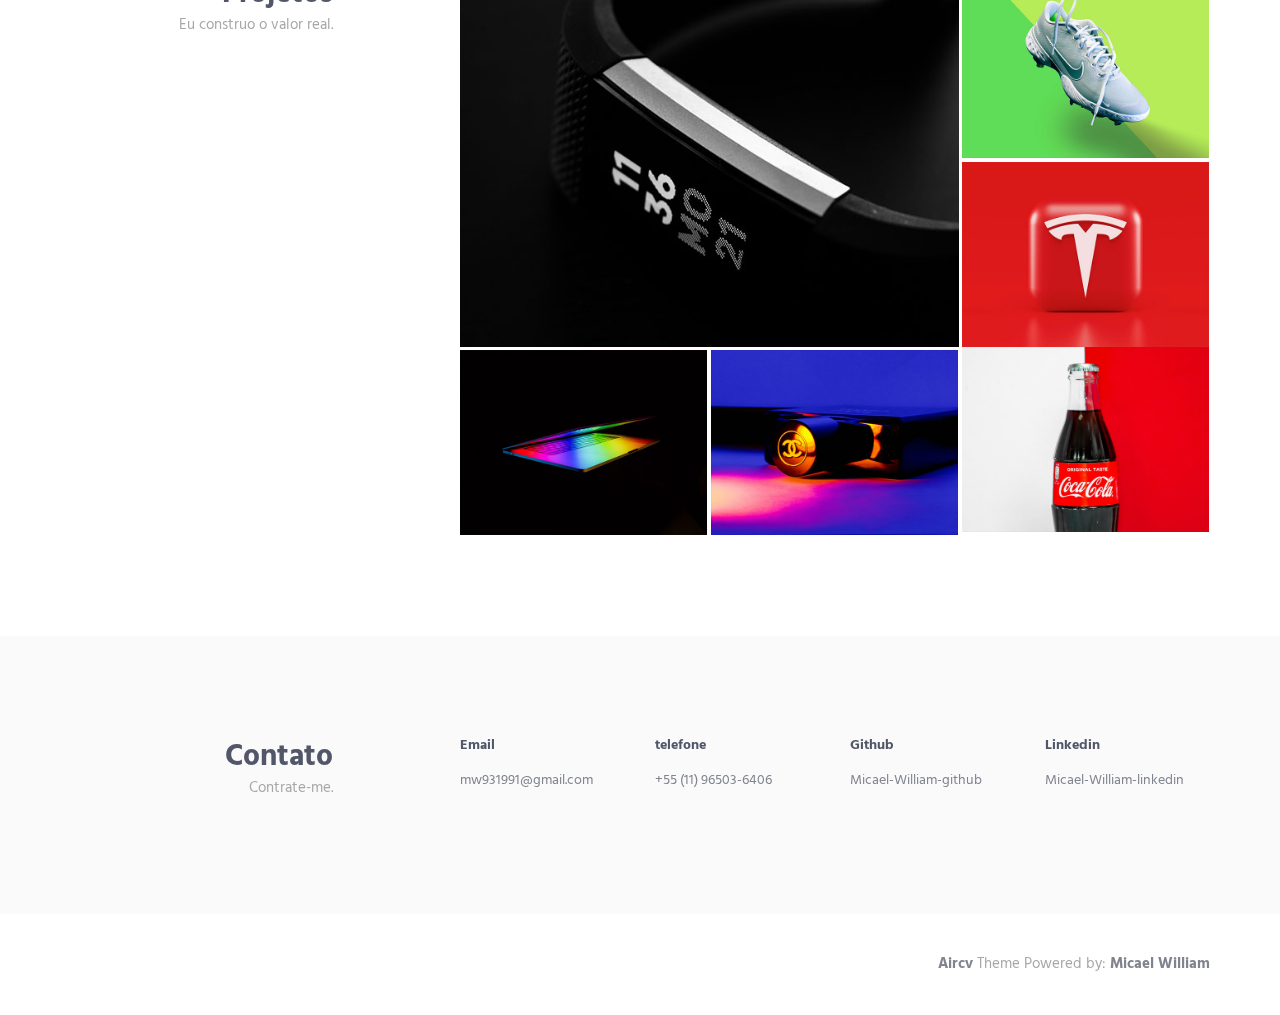
==== commit 6d8b84f5: "feat: ajuste rodape" ====
--- a/index.html
+++ b/index.html
@@ -488,8 +488,8 @@
                                     <a href="mailto:mw931991@gmail.com">mw931991@gmail.com</a>
                                 </div>
                                 <div class="col-md-3 col-xs-6">
-                                    <h5>Web</h5>
-                                    <a href="https://site-portfolio-hmtq.vercel.app/">Micael-william</a>
+                                    <h5>telefone</h5>
+                                    <a href="https://api.whatsapp.com/send?phone=5511965036406" target="_blank">+55 (11) 96503-6406</a>
                                 </div>
 
                                 <div class="col-md-3 col-xs-6">
